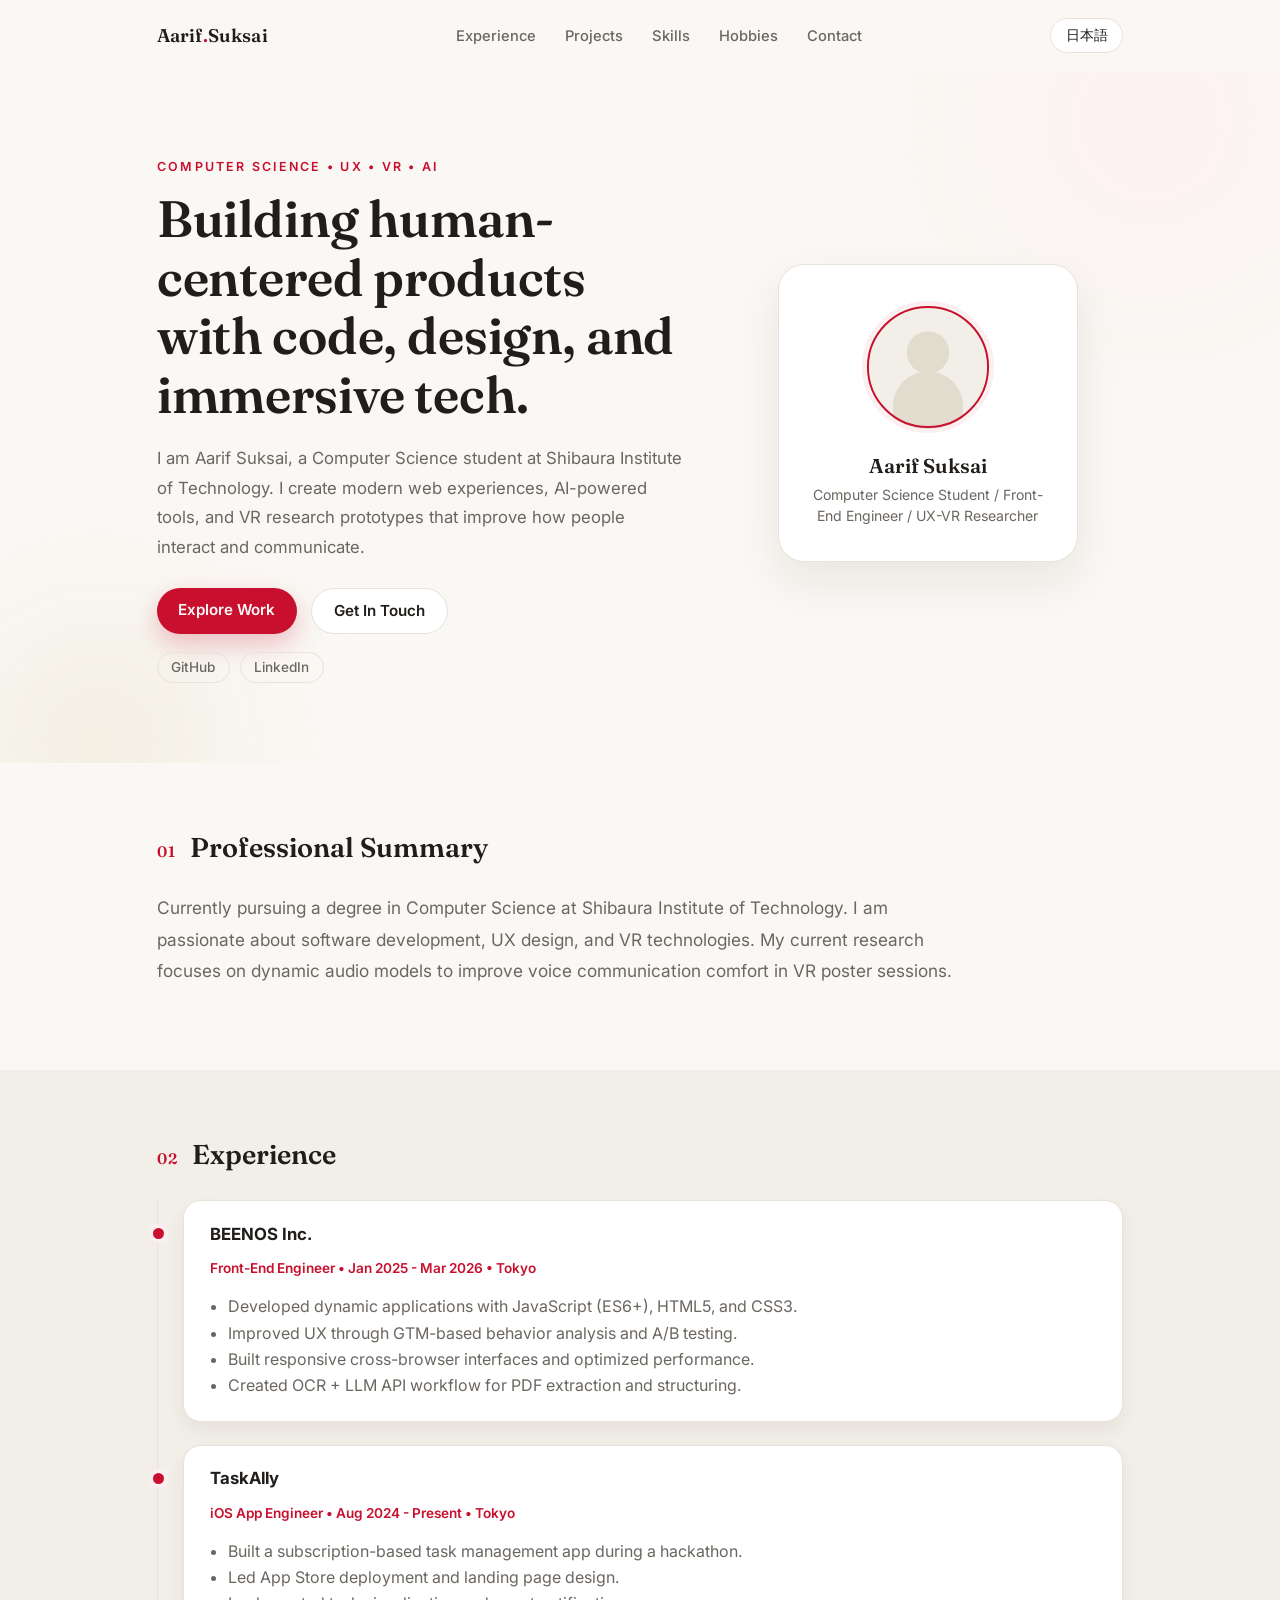
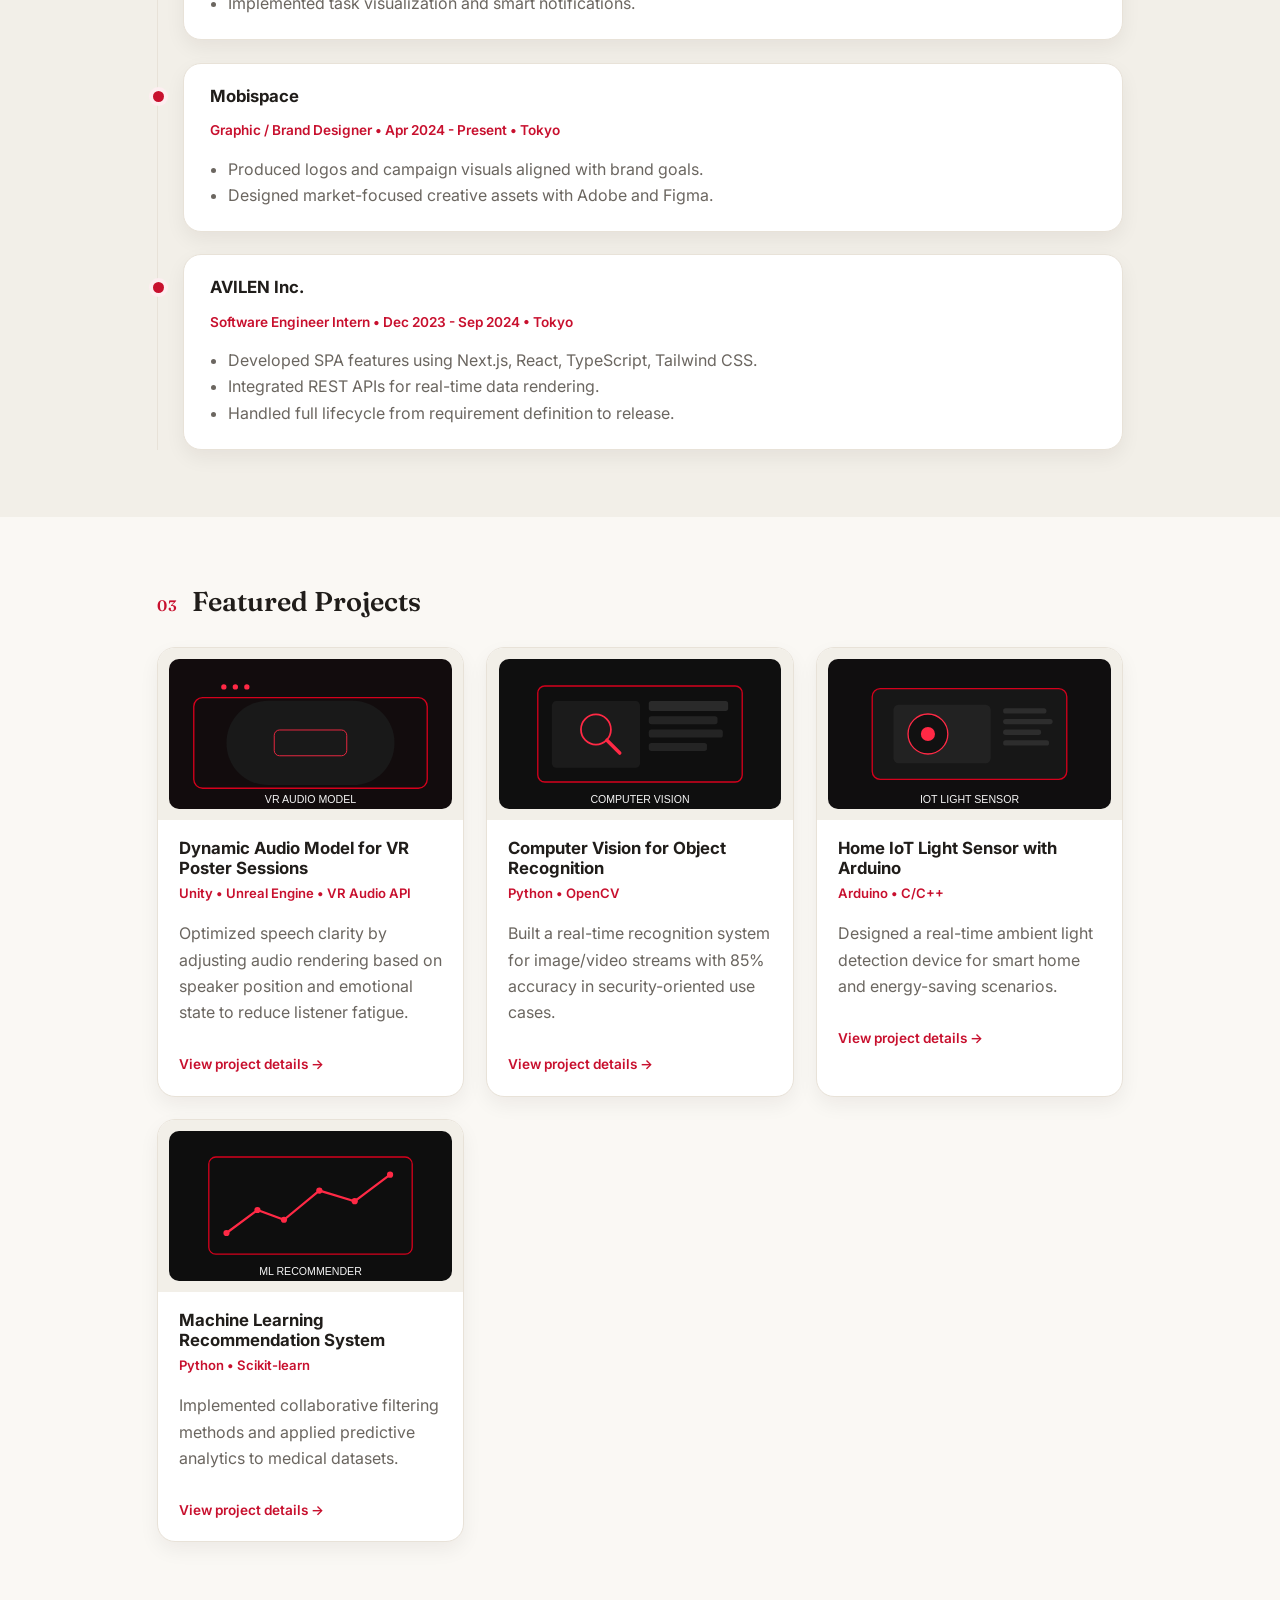
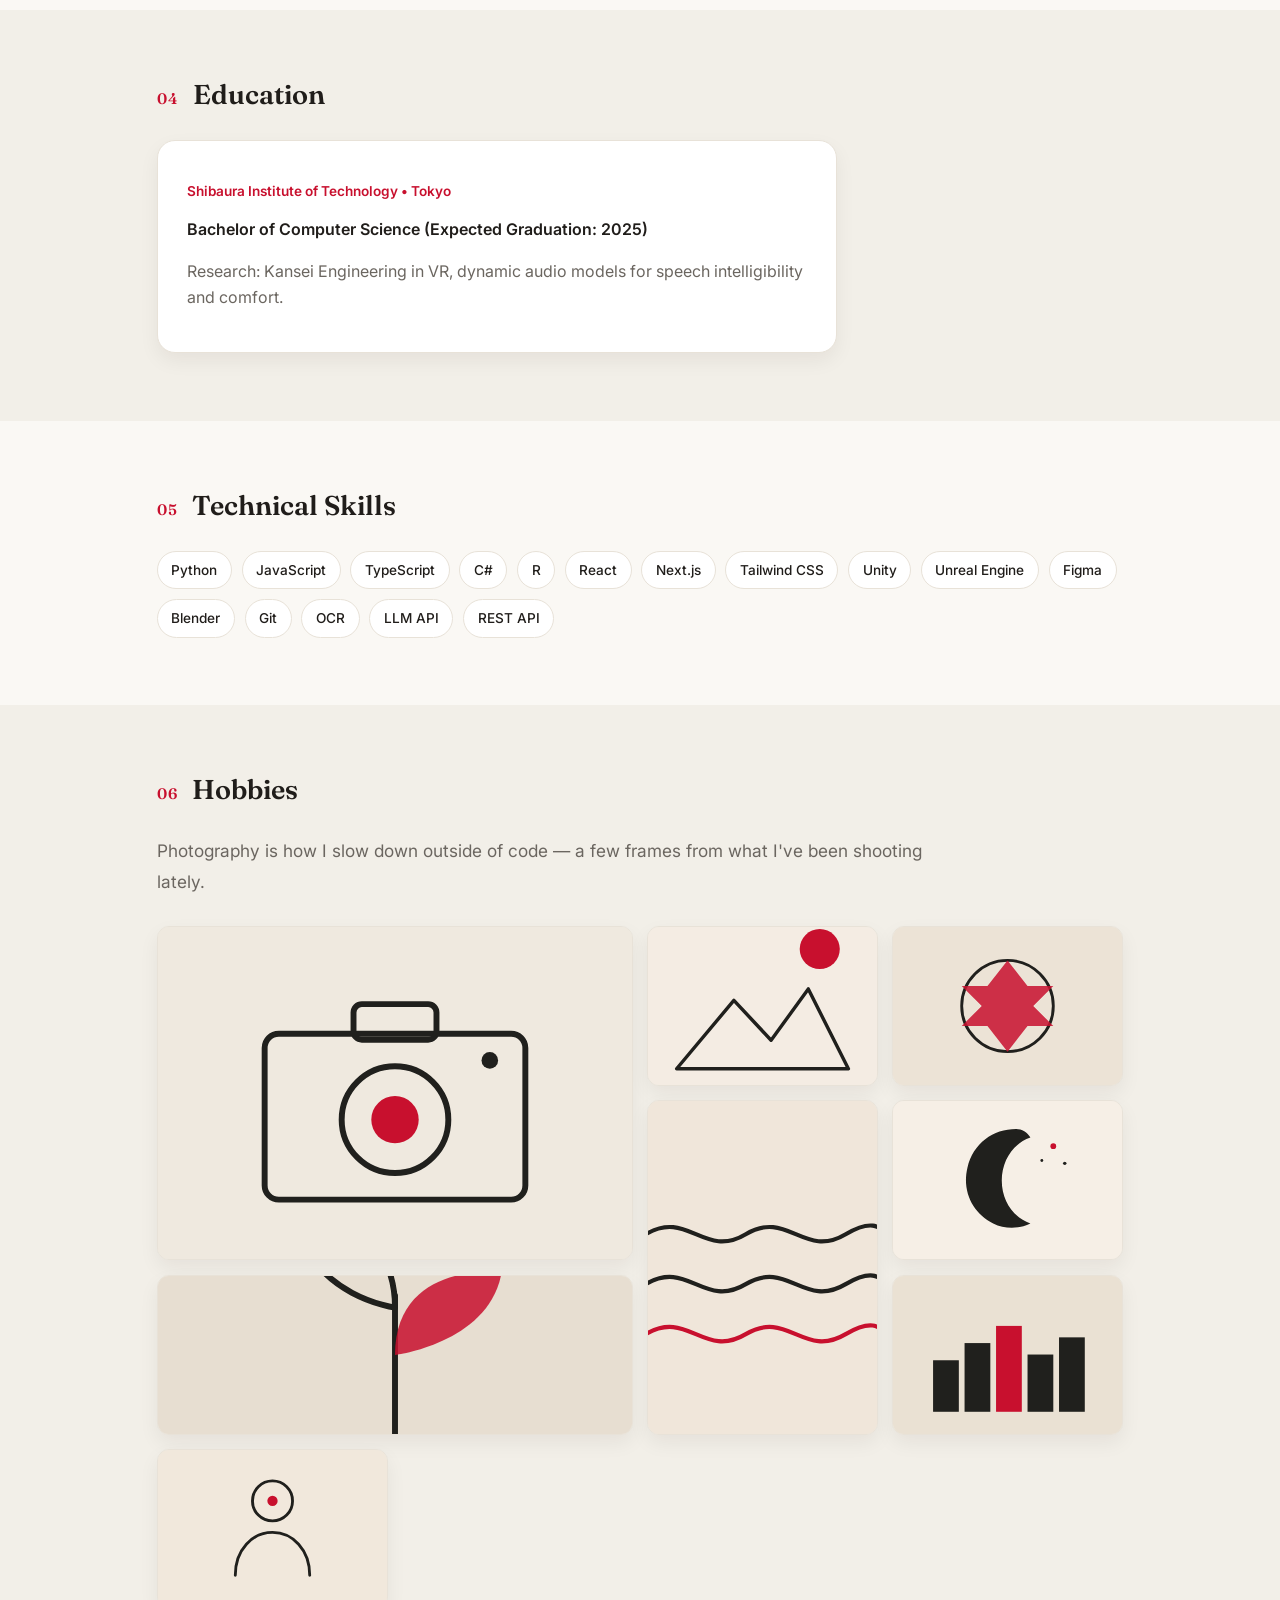
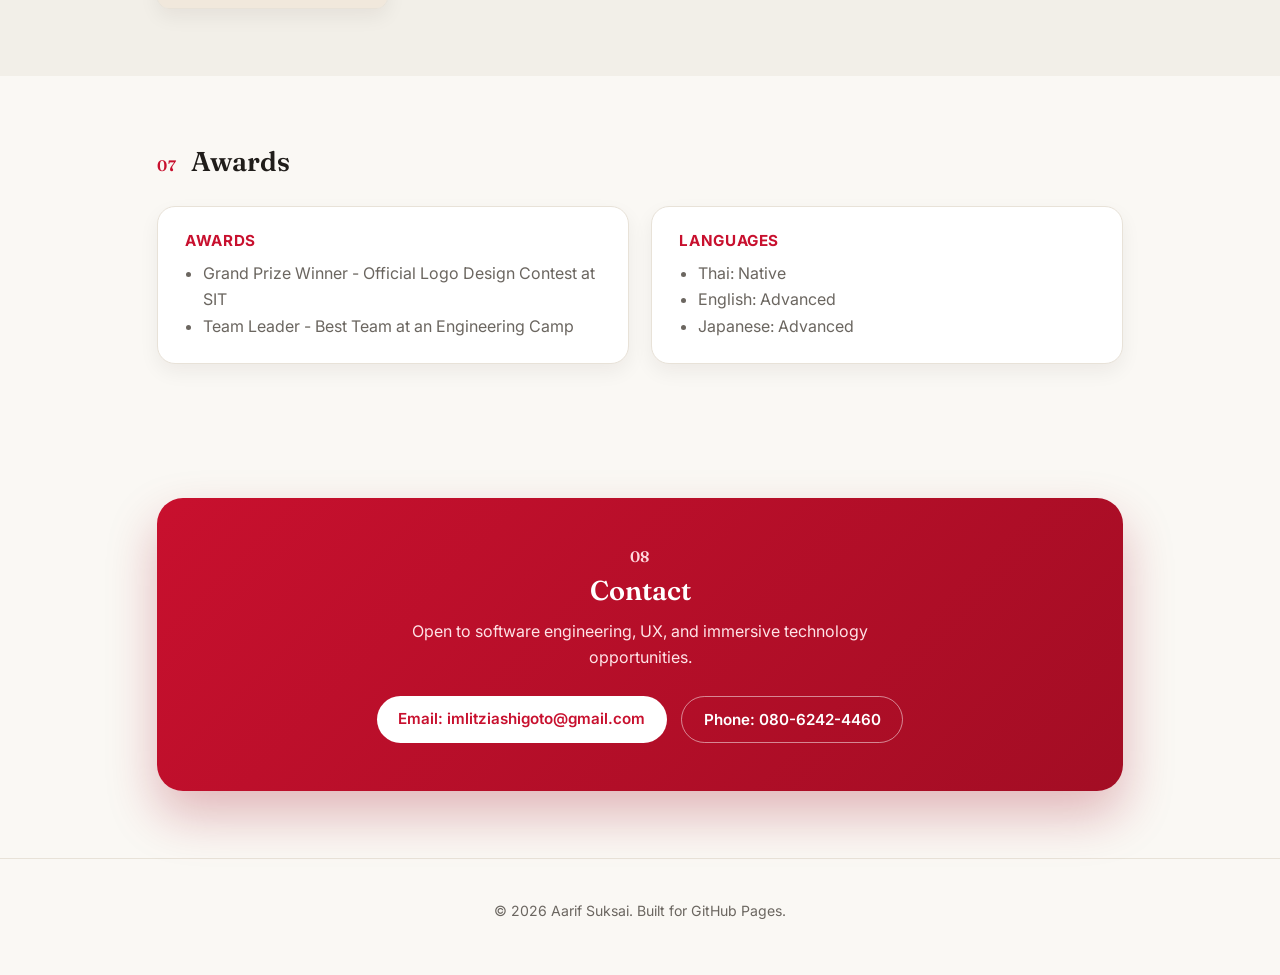
==== index.html @ 39a8780c "added hobbies" ====
<!DOCTYPE html>
<html lang="en">
  <head>
    <meta charset="UTF-8" />
    <meta name="viewport" content="width=device-width, initial-scale=1.0" />
    <title>Aarif Suksai | Portfolio</title>
    <meta
      name="description"
      content="Portfolio of Aarif Suksai - Computer Science student, front-end engineer, and VR/AI builder."
    />
    <link rel="preconnect" href="https://fonts.googleapis.com" />
    <link rel="preconnect" href="https://fonts.gstatic.com" crossorigin />
    <link
      href="https://fonts.googleapis.com/css2?family=Fraunces:opsz,wght@9..144,500;9..144,600;9..144,700&family=Inter:wght@400;500;600;700;800&display=swap"
      rel="stylesheet"
    />
    <link rel="stylesheet" href="./styles.css" />
  </head>
  <body>
    <header class="site-header" id="siteHeader">
      <nav class="top-nav container">
        <a class="brand" href="index.html">Aarif<span>.</span>Suksai</a>
        <div class="nav-links">
          <a href="#experience" data-i18n="nav_experience">Experience</a>
          <a href="#projects" data-i18n="nav_projects">Projects</a>
          <a href="#skills" data-i18n="nav_skills">Skills</a>
          <a href="#hobbies" data-i18n="nav_hobbies">Hobbies</a>
          <a href="#contact" data-i18n="nav_contact">Contact</a>
        </div>
        <button class="lang-toggle" id="langToggle" type="button" aria-label="Toggle language">
          日本語
        </button>
      </nav>
    </header>

    <section class="hero">
      <div class="hero-blob hero-blob-a" aria-hidden="true"></div>
      <div class="hero-blob hero-blob-b" aria-hidden="true"></div>
      <div class="hero-grid container">
        <div class="hero-text reveal">
          <p class="tag" data-i18n="tagline">Computer Science • UX • VR • AI</p>
          <h1 data-i18n="hero_title">Building human-centered products with code, design, and immersive tech.</h1>
          <p class="intro" data-i18n="hero_intro">
            I am Aarif Suksai, a Computer Science student at Shibaura Institute of
            Technology. I create modern web experiences, AI-powered tools, and VR
            research prototypes that improve how people interact and communicate.
          </p>
          <div class="hero-cta">
            <a class="btn btn-primary" href="#projects" data-i18n="hero_cta_work">Explore Work</a>
            <a class="btn btn-ghost" href="#contact" data-i18n="hero_cta_contact">Get In Touch</a>
          </div>
          <div class="social-links">
            <a id="githubLink" href="https://github.com/" target="_blank" rel="noopener noreferrer">GitHub</a>
            <a id="linkedinLink" href="https://www.linkedin.com/" target="_blank" rel="noopener noreferrer">LinkedIn</a>
          </div>
        </div>

        <div class="hero-visual reveal">
          <div class="profile-card">
            <img class="profile-image" src="./assets/profile-placeholder.svg" alt="Aarif Suksai profile photo" />
            <h2>Aarif Suksai</h2>
            <p data-i18n="profile_role">Computer Science Student / Front-End Engineer / UX-VR Researcher</p>
          </div>
        </div>
      </div>
    </section>

    <main>
      <section class="section" id="summary">
        <div class="container">
          <div class="section-head reveal">
            <span class="eyebrow">01</span>
            <h2 data-i18n="summary_title">Professional Summary</h2>
          </div>
          <p class="lead reveal" data-i18n="summary_body">
            Currently pursuing a degree in Computer Science at Shibaura Institute of
            Technology. I am passionate about software development, UX design, and VR
            technologies. My current research focuses on dynamic audio models to improve
            voice communication comfort in VR poster sessions.
          </p>
        </div>
      </section>

      <section class="section alt" id="experience">
        <div class="container">
          <div class="section-head reveal">
            <span class="eyebrow">02</span>
            <h2 data-i18n="nav_experience">Experience</h2>
          </div>

          <div class="timeline">
            <article class="timeline-item reveal">
              <h3>BEENOS Inc.</h3>
              <p class="meta" data-i18n="beenos_meta">Front-End Engineer • Jan 2025 – Mar 2026 • Tokyo</p>
              <ul>
                <li data-i18n="beenos_1">Developed dynamic applications with JavaScript (ES6+), HTML5, and CSS3.</li>
                <li data-i18n="beenos_2">Improved UX through GTM-based behavior analysis and A/B testing.</li>
                <li data-i18n="beenos_3">Built responsive cross-browser interfaces and optimized performance.</li>
                <li data-i18n="beenos_4">Created OCR + LLM API workflow for PDF extraction and structuring.</li>
              </ul>
            </article>

            <article class="timeline-item reveal">
              <h3>TaskAlly</h3>
              <p class="meta" data-i18n="taskally_meta">iOS App Engineer • Aug 2024 – Present • Tokyo</p>
              <ul>
                <li data-i18n="taskally_1">Built a subscription-based task management app during a hackathon.</li>
                <li data-i18n="taskally_2">Led App Store deployment and landing page design.</li>
                <li data-i18n="taskally_3">Implemented task visualization and smart notifications.</li>
              </ul>
            </article>

            <article class="timeline-item reveal">
              <h3>Mobispace</h3>
              <p class="meta" data-i18n="mobispace_meta">Graphic / Brand Designer • Apr 2024 – Present • Tokyo</p>
              <ul>
                <li data-i18n="mobispace_1">Produced logos and campaign visuals aligned with brand goals.</li>
                <li data-i18n="mobispace_2">Designed market-focused creative assets with Adobe and Figma.</li>
              </ul>
            </article>

            <article class="timeline-item reveal">
              <h3>AVILEN Inc.</h3>
              <p class="meta" data-i18n="avilen_meta">Software Engineer Intern • Dec 2023 – Sep 2024 • Tokyo</p>
              <ul>
                <li data-i18n="avilen_1">Developed SPA features using Next.js, React, TypeScript, Tailwind CSS.</li>
                <li data-i18n="avilen_2">Integrated REST APIs for real-time data rendering.</li>
                <li data-i18n="avilen_3">Handled full lifecycle from requirement definition to release.</li>
              </ul>
            </article>
          </div>
        </div>
      </section>

      <section class="section" id="projects">
        <div class="container">
          <div class="section-head reveal">
            <span class="eyebrow">03</span>
            <h2 data-i18n="projects_title">Featured Projects</h2>
          </div>
          <div class="project-grid">
            <a class="project-card reveal" href="project.html?id=vr-audio-model">
              <div class="project-thumb">
                <img src="./assets/project-vr.svg" alt="VR audio model project thumbnail" />
              </div>
              <div class="project-body">
                <h3>Dynamic Audio Model for VR Poster Sessions</h3>
                <p class="stack">Unity • Unreal Engine • VR Audio API</p>
                <p data-i18n="project_1_body">
                  Optimized speech clarity by adjusting audio rendering based on speaker
                  position and emotional state to reduce listener fatigue.
                </p>
                <span class="project-link-label" data-i18n="project_view_details">View project details →</span>
              </div>
            </a>
            <a class="project-card reveal" href="project.html?id=computer-vision">
              <div class="project-thumb">
                <img src="./assets/project-vision.svg" alt="Computer vision project thumbnail" />
              </div>
              <div class="project-body">
                <h3>Computer Vision for Object Recognition</h3>
                <p class="stack">Python • OpenCV</p>
                <p data-i18n="project_2_body">
                  Built a real-time recognition system for image/video streams with 85%
                  accuracy in security-oriented use cases.
                </p>
                <span class="project-link-label" data-i18n="project_view_details">View project details →</span>
              </div>
            </a>
            <a class="project-card reveal" href="project.html?id=iot-light-sensor">
              <div class="project-thumb">
                <img src="./assets/project-iot.svg" alt="IoT light sensor project thumbnail" />
              </div>
              <div class="project-body">
                <h3>Home IoT Light Sensor with Arduino</h3>
                <p class="stack">Arduino • C/C++</p>
                <p data-i18n="project_3_body">
                  Designed a real-time ambient light detection device for smart home and
                  energy-saving scenarios.
                </p>
                <span class="project-link-label" data-i18n="project_view_details">View project details →</span>
              </div>
            </a>
            <a class="project-card reveal" href="project.html?id=ml-recommendation">
              <div class="project-thumb">
                <img src="./assets/project-ml.svg" alt="Machine learning recommendation project thumbnail" />
              </div>
              <div class="project-body">
                <h3>Machine Learning Recommendation System</h3>
                <p class="stack">Python • Scikit-learn</p>
                <p data-i18n="project_4_body">
                  Implemented collaborative filtering methods and applied predictive
                  analytics to medical datasets.
                </p>
                <span class="project-link-label" data-i18n="project_view_details">View project details →</span>
              </div>
            </a>
          </div>
        </div>
      </section>

      <section class="section alt" id="education">
        <div class="container">
          <div class="section-head reveal">
            <span class="eyebrow">04</span>
            <h2 data-i18n="education_title">Education</h2>
          </div>
          <div class="edu-card reveal">
            <p class="meta" data-i18n="education_school">Shibaura Institute of Technology • Tokyo</p>
            <p class="edu-degree" data-i18n="education_degree">Bachelor of Computer Science (Expected Graduation: 2025)</p>
            <p class="small" data-i18n="education_research">
              Research: Kansei Engineering in VR, dynamic audio models for speech
              intelligibility and comfort.
            </p>
          </div>
        </div>
      </section>

      <section class="section" id="skills">
        <div class="container">
          <div class="section-head reveal">
            <span class="eyebrow">05</span>
            <h2 data-i18n="skills_title">Technical Skills</h2>
          </div>
          <ul class="chips reveal">
            <li>Python</li>
            <li>JavaScript</li>
            <li>TypeScript</li>
            <li>C#</li>
            <li>R</li>
            <li>React</li>
            <li>Next.js</li>
            <li>Tailwind CSS</li>
            <li>Unity</li>
            <li>Unreal Engine</li>
            <li>Figma</li>
            <li>Blender</li>
            <li>Git</li>
            <li>OCR</li>
            <li>LLM API</li>
            <li>REST API</li>
          </ul>
        </div>
      </section>

      <section class="section alt" id="hobbies">
        <div class="container">
          <div class="section-head reveal">
            <span class="eyebrow">06</span>
            <h2 data-i18n="hobbies_title">Hobbies</h2>
          </div>
          <p class="lead reveal" data-i18n="hobbies_intro">
            Photography is how I slow down outside of code — a few frames from what I've
            been shooting lately.
          </p>
          <div class="hobbies-grid">
            <button class="hobby-item span-2-both reveal" type="button" aria-label="Open photo 1">
              <img src="./assets/hobbies/photo-1.svg" alt="Photography sample 1" loading="lazy" />
            </button>
            <button class="hobby-item reveal" type="button" aria-label="Open photo 2">
              <img src="./assets/hobbies/photo-2.svg" alt="Photography sample 2" loading="lazy" />
            </button>
            <button class="hobby-item reveal" type="button" aria-label="Open photo 3">
              <img src="./assets/hobbies/photo-3.svg" alt="Photography sample 3" loading="lazy" />
            </button>
            <button class="hobby-item span-2-row reveal" type="button" aria-label="Open photo 4">
              <img src="./assets/hobbies/photo-4.svg" alt="Photography sample 4" loading="lazy" />
            </button>
            <button class="hobby-item span-2-col reveal" type="button" aria-label="Open photo 5">
              <img src="./assets/hobbies/photo-5.svg" alt="Photography sample 5" loading="lazy" />
            </button>
            <button class="hobby-item reveal" type="button" aria-label="Open photo 6">
              <img src="./assets/hobbies/photo-6.svg" alt="Photography sample 6" loading="lazy" />
            </button>
            <button class="hobby-item reveal" type="button" aria-label="Open photo 7">
              <img src="./assets/hobbies/photo-7.svg" alt="Photography sample 7" loading="lazy" />
            </button>
            <button class="hobby-item reveal" type="button" aria-label="Open photo 8">
              <img src="./assets/hobbies/photo-8.svg" alt="Photography sample 8" loading="lazy" />
            </button>
          </div>
        </div>
      </section>

      <section class="section">
        <div class="container">
          <div class="section-head reveal">
            <span class="eyebrow">07</span>
            <h2 data-i18n="awards_title">Awards &amp; Languages</h2>
          </div>
          <div class="two-col">
            <div class="info-card reveal">
              <h3 data-i18n="awards_title">Awards</h3>
              <ul>
                <li data-i18n="awards_1">Grand Prize Winner - Official Logo Design Contest at SIT</li>
                <li data-i18n="awards_2">Team Leader - Best Team at an Engineering Camp</li>
              </ul>
            </div>
            <div class="info-card reveal">
              <h3 data-i18n="languages_title">Languages</h3>
              <ul>
                <li data-i18n="languages_1">Thai: Native</li>
                <li data-i18n="languages_2">English: Advanced</li>
                <li data-i18n="languages_3">Japanese: Advanced</li>
              </ul>
            </div>
          </div>
        </div>
      </section>

      <section class="section" id="contact">
        <div class="container">
          <div class="contact-card reveal">
            <span class="eyebrow">08</span>
            <h2 data-i18n="contact_title">Contact</h2>
            <p data-i18n="contact_text">Open to software engineering, UX, and immersive technology opportunities.</p>
            <div class="contact-links">
              <a class="btn btn-primary" href="mailto:imlitziashigoto@gmail.com">
                <span data-i18n="contact_email">Email</span>: imlitziashigoto@gmail.com
              </a>
              <a class="btn btn-ghost" href="tel:+818062424460">
                <span data-i18n="contact_phone">Phone</span>: 080-6242-4460
              </a>
            </div>
          </div>
        </div>
      </section>
    </main>

    <footer class="footer">
      <p><span data-i18n="footer_text">©</span> <span id="year"></span> Aarif Suksai. <span data-i18n="footer_built">Built for GitHub Pages.</span></p>
    </footer>

    <div class="lightbox" id="lightbox" aria-hidden="true">
      <button class="lightbox-close" id="lightboxClose" type="button" aria-label="Close">×</button>
      <img id="lightboxImage" src="" alt="" />
    </div>

    <script src="./script.js"></script>
  </body>
</html>
---- styles.css ----
:root {
  --bg: #faf8f4;
  --surface: #ffffff;
  --surface-alt: #f2efe8;
  --text: #201d1a;
  --muted: #6b6660;
  --accent: #c8102e;
  --accent-soft: #ff4d5e;
  --accent-tint: #fdeef0;
  --line: #e8e2d8;
  --shadow: 0 20px 45px rgba(32, 20, 15, 0.08);
  --shadow-sm: 0 8px 20px rgba(32, 20, 15, 0.06);
  --radius-lg: 26px;
  --radius-md: 18px;
  --radius-sm: 12px;
}

* {
  box-sizing: border-box;
}

html {
  scroll-behavior: smooth;
}

html,
body {
  margin: 0;
  padding: 0;
  font-family: "Inter", sans-serif;
  background: var(--bg);
  color: var(--text);
}

a {
  color: var(--text);
  text-decoration: none;
}

h1,
h2,
.brand,
.eyebrow {
  font-family: "Fraunces", serif;
}

.container {
  max-width: 1120px;
  margin: 0 auto;
  padding: 0 6vw;
}

/* ---------- Header ---------- */

.site-header {
  position: sticky;
  top: 0;
  z-index: 50;
  background: rgba(250, 248, 244, 0.82);
  backdrop-filter: blur(10px);
  border-bottom: 1px solid transparent;
  transition: border-color 0.25s ease, box-shadow 0.25s ease;
}

.site-header.scrolled {
  border-color: var(--line);
  box-shadow: 0 8px 24px rgba(32, 20, 15, 0.05);
}

.top-nav {
  display: flex;
  justify-content: space-between;
  align-items: center;
  padding: 1.15rem 6vw;
}

.brand {
  margin: 0;
  font-weight: 600;
  font-size: 1.15rem;
  letter-spacing: 0.01rem;
  color: var(--text);
}

.brand span {
  color: var(--accent);
}

.nav-links {
  display: flex;
  gap: 1.8rem;
}

.nav-links a {
  color: var(--muted);
  font-size: 0.92rem;
  font-weight: 500;
  position: relative;
}

.nav-links a::after {
  content: "";
  position: absolute;
  left: 0;
  bottom: -4px;
  width: 0;
  height: 1px;
  background: var(--accent);
  transition: width 0.2s ease;
}

.nav-links a:hover {
  color: var(--text);
}

.nav-links a:hover::after {
  width: 100%;
}

.lang-toggle {
  border: 1px solid var(--line);
  background: var(--surface);
  color: var(--text);
  font-family: "Inter", sans-serif;
  font-size: 0.85rem;
  padding: 0.45rem 0.9rem;
  border-radius: 999px;
  cursor: pointer;
  transition: border-color 0.2s ease, color 0.2s ease;
}

.lang-toggle:hover {
  border-color: var(--accent);
  color: var(--accent);
}

/* ---------- Hero ---------- */

.hero {
  position: relative;
  overflow: hidden;
  padding: 4.5rem 0 5rem;
}

.hero-blob {
  position: absolute;
  border-radius: 50%;
  filter: blur(60px);
  z-index: 0;
  pointer-events: none;
}

.hero-blob-a {
  width: 420px;
  height: 420px;
  background: radial-gradient(circle, var(--accent-tint) 0%, rgba(253, 238, 240, 0) 70%);
  top: -160px;
  right: -80px;
}

.hero-blob-b {
  width: 320px;
  height: 320px;
  background: radial-gradient(circle, #efe9d8 0%, rgba(239, 233, 216, 0) 70%);
  bottom: -140px;
  left: -60px;
}

.hero-grid {
  position: relative;
  z-index: 1;
  display: grid;
  grid-template-columns: 1.35fr 1fr;
  gap: 3rem;
  align-items: center;
}

.tag {
  color: var(--accent);
  text-transform: uppercase;
  font-size: 0.78rem;
  font-weight: 600;
  letter-spacing: 0.14rem;
}

h1 {
  margin: 0.6rem 0 1.2rem;
  font-weight: 600;
  font-size: clamp(2.1rem, 4vw, 3.4rem);
  line-height: 1.15;
  letter-spacing: -0.01rem;
}

.intro {
  color: var(--muted);
  font-size: 1.05rem;
  line-height: 1.75;
  max-width: 56ch;
}

.hero-cta {
  margin-top: 1.6rem;
  display: flex;
  gap: 0.9rem;
  flex-wrap: wrap;
}

.social-links {
  margin-top: 1.1rem;
  display: flex;
  gap: 0.6rem;
}

.social-links a {
  font-size: 0.85rem;
  font-weight: 500;
  border: 1px solid var(--line);
  border-radius: 999px;
  padding: 0.4rem 0.85rem;
  color: var(--muted);
  transition: all 0.2s ease;
}

.social-links a:hover {
  border-color: var(--accent);
  color: var(--accent);
}

.btn {
  display: inline-block;
  padding: 0.8rem 1.35rem;
  border-radius: 999px;
  font-weight: 600;
  font-size: 0.95rem;
  transition: all 0.2s ease;
}

.btn-primary {
  background: var(--accent);
  color: #fff8f7;
  box-shadow: 0 10px 24px rgba(200, 16, 46, 0.25);
}

.btn-primary:hover {
  background: var(--accent-soft);
  transform: translateY(-2px);
  box-shadow: 0 14px 28px rgba(200, 16, 46, 0.3);
}

.btn-ghost {
  border: 1px solid var(--line);
  color: var(--text);
  background: var(--surface);
}

.btn-ghost:hover {
  border-color: var(--accent);
  color: var(--accent);
  transform: translateY(-2px);
}

.hero-visual {
  display: flex;
  justify-content: center;
}

.profile-card {
  background: var(--surface);
  border: 1px solid var(--line);
  border-radius: var(--radius-lg);
  box-shadow: var(--shadow);
  padding: 2.2rem 1.8rem;
  text-align: center;
  max-width: 300px;
}

.profile-image {
  width: 132px;
  height: 132px;
  border-radius: 50%;
  object-fit: cover;
  margin-bottom: 1rem;
  border: 4px solid var(--accent-tint);
}

.profile-card h2 {
  margin: 0 0 0.4rem;
  font-size: 1.25rem;
}

.profile-card p {
  color: var(--muted);
  font-size: 0.88rem;
  line-height: 1.5;
  margin: 0;
}

/* ---------- Sections ---------- */

.section {
  padding: 4.2rem 0;
}

.section.alt {
  background: var(--surface-alt);
}

.section-head {
  display: flex;
  align-items: baseline;
  gap: 0.9rem;
  margin-bottom: 1.8rem;
}

.eyebrow {
  color: var(--accent);
  font-weight: 600;
  font-size: 0.95rem;
  letter-spacing: 0.05rem;
}

h2 {
  margin: 0;
  font-weight: 600;
  font-size: 1.7rem;
}

h3 {
  margin-top: 0;
  margin-bottom: 0.3rem;
  font-size: 1.05rem;
  font-weight: 700;
}

.lead {
  color: var(--muted);
  font-size: 1.08rem;
  line-height: 1.8;
  max-width: 74ch;
}

.meta {
  color: var(--accent);
  font-size: 0.85rem;
  font-weight: 600;
}

.small,
li,
p {
  color: var(--muted);
  line-height: 1.65;
}

ul {
  margin: 0.6rem 0 0;
  padding-left: 1.15rem;
}

/* ---------- Timeline ---------- */

.timeline {
  position: relative;
  display: flex;
  flex-direction: column;
  gap: 1.4rem;
  padding-left: 1.6rem;
  border-left: 1px solid var(--line);
}

.timeline-item {
  position: relative;
  background: var(--surface);
  border: 1px solid var(--line);
  border-radius: var(--radius-md);
  padding: 1.4rem 1.6rem;
  box-shadow: var(--shadow-sm);
  transition: transform 0.2s ease, box-shadow 0.2s ease, border-color 0.2s ease;
}

.timeline-item::before {
  content: "";
  position: absolute;
  left: -1.98rem;
  top: 1.7rem;
  width: 11px;
  height: 11px;
  border-radius: 50%;
  background: var(--accent);
  box-shadow: 0 0 0 4px var(--accent-tint);
}

.timeline-item:hover {
  transform: translateY(-3px);
  border-color: #e6b9c0;
  box-shadow: var(--shadow);
}

/* ---------- Projects ---------- */

.project-grid {
  display: grid;
  grid-template-columns: repeat(auto-fit, minmax(260px, 1fr));
  gap: 1.4rem;
}

.project-card {
  display: block;
  background: var(--surface);
  border: 1px solid var(--line);
  border-radius: var(--radius-md);
  overflow: hidden;
  box-shadow: var(--shadow-sm);
  transition: transform 0.2s ease, box-shadow 0.2s ease, border-color 0.2s ease;
}

.project-card:hover {
  transform: translateY(-4px);
  box-shadow: var(--shadow);
  border-color: #e6b9c0;
}

.project-link-label {
  display: inline-block;
  margin-top: 0.9rem;
  color: var(--accent);
  font-size: 0.85rem;
  font-weight: 600;
}

.project-thumb {
  padding: 0.7rem;
  background: var(--surface-alt);
}

.project-thumb img {
  width: 100%;
  height: 150px;
  object-fit: cover;
  border-radius: 10px;
  display: block;
}

.project-body {
  padding: 1.1rem 1.3rem 1.4rem;
}

.stack {
  color: var(--accent);
  font-size: 0.82rem;
  font-weight: 600;
  margin: 0 0 0.5rem;
}

/* ---------- Education ---------- */

.edu-card {
  background: var(--surface);
  border: 1px solid var(--line);
  border-radius: var(--radius-md);
  padding: 1.6rem 1.8rem;
  box-shadow: var(--shadow-sm);
  max-width: 68ch;
}

.edu-degree {
  color: var(--text);
  font-weight: 600;
  margin: 0.3rem 0;
}

/* ---------- Skills ---------- */

.chips {
  list-style: none;
  margin: 0;
  padding: 0;
  display: flex;
  flex-wrap: wrap;
  gap: 0.6rem;
}

.chips li {
  color: var(--text);
  background: var(--surface);
  border: 1px solid var(--line);
  padding: 0.45rem 0.85rem;
  border-radius: 999px;
  font-size: 0.85rem;
  font-weight: 500;
  transition: all 0.2s ease;
}

.chips li:hover {
  border-color: var(--accent);
  color: var(--accent);
  background: var(--accent-tint);
}

/* ---------- Hobbies (photo gallery) ---------- */

.hobbies-grid {
  margin-top: 1.8rem;
  display: grid;
  grid-template-columns: repeat(4, 1fr);
  grid-auto-rows: 160px;
  grid-auto-flow: dense;
  gap: 0.9rem;
}

.hobby-item {
  position: relative;
  padding: 0;
  border: 1px solid var(--line);
  border-radius: var(--radius-sm);
  overflow: hidden;
  cursor: pointer;
  background: var(--surface-alt);
  box-shadow: var(--shadow-sm);
  transition: transform 0.2s ease, box-shadow 0.2s ease;
}

.hobby-item:hover {
  transform: translateY(-3px);
  box-shadow: var(--shadow);
}

.hobby-item img {
  width: 100%;
  height: 100%;
  object-fit: cover;
  display: block;
  transition: transform 0.35s ease;
}

.hobby-item:hover img {
  transform: scale(1.06);
}

.hobby-item::after {
  content: "";
  position: absolute;
  inset: 0;
  background: rgba(32, 20, 15, 0);
  transition: background 0.2s ease;
}

.hobby-item:hover::after {
  background: rgba(32, 20, 15, 0.08);
}

.hobby-item.span-2-col {
  grid-column: span 2;
}

.hobby-item.span-2-row {
  grid-row: span 2;
}

.hobby-item.span-2-both {
  grid-column: span 2;
  grid-row: span 2;
}

/* ---------- Lightbox ---------- */

.lightbox {
  position: fixed;
  inset: 0;
  z-index: 200;
  display: flex;
  align-items: center;
  justify-content: center;
  padding: 5vh 5vw;
  background: rgba(20, 14, 10, 0.88);
  opacity: 0;
  visibility: hidden;
  transition: opacity 0.25s ease;
}

.lightbox.open {
  opacity: 1;
  visibility: visible;
}

.lightbox img {
  max-width: 100%;
  max-height: 100%;
  border-radius: var(--radius-sm);
  box-shadow: 0 30px 70px rgba(0, 0, 0, 0.5);
}

.lightbox-close {
  position: absolute;
  top: 1.6rem;
  right: 1.8rem;
  width: 44px;
  height: 44px;
  border-radius: 50%;
  border: 1px solid rgba(255, 255, 255, 0.3);
  background: rgba(255, 255, 255, 0.08);
  color: #fff;
  font-size: 1.6rem;
  line-height: 1;
  cursor: pointer;
  transition: background 0.2s ease, transform 0.2s ease;
}

.lightbox-close:hover {
  background: rgba(255, 255, 255, 0.18);
  transform: rotate(90deg);
}

/* ---------- Two column (awards / languages) ---------- */

.two-col {
  display: grid;
  grid-template-columns: repeat(2, 1fr);
  gap: 1.4rem;
}

.info-card {
  background: var(--surface);
  border: 1px solid var(--line);
  border-radius: var(--radius-md);
  padding: 1.5rem 1.7rem;
  box-shadow: var(--shadow-sm);
}

.info-card h3 {
  color: var(--accent);
  font-size: 0.95rem;
  text-transform: uppercase;
  letter-spacing: 0.04rem;
}

/* ---------- Contact ---------- */

.contact-card {
  background: linear-gradient(135deg, var(--accent) 0%, #a30d24 100%);
  color: #fff;
  border-radius: var(--radius-lg);
  padding: 3rem 3rem;
  text-align: center;
  box-shadow: 0 24px 50px rgba(163, 13, 36, 0.28);
}

.contact-card .eyebrow {
  color: #ffd7dd;
}

.contact-card h2 {
  color: #fff;
  margin: 0.4rem 0 0.7rem;
}

.contact-card p {
  color: #ffe3e7;
  max-width: 56ch;
  margin: 0 auto;
}

.contact-links {
  margin-top: 1.6rem;
  display: flex;
  gap: 0.9rem;
  justify-content: center;
  flex-wrap: wrap;
}

.contact-card .btn-primary {
  background: #fff;
  color: var(--accent);
  box-shadow: none;
}

.contact-card .btn-primary:hover {
  background: #fff0f1;
}

.contact-card .btn-ghost {
  border-color: rgba(255, 255, 255, 0.5);
  color: #fff;
  background: transparent;
}

.contact-card .btn-ghost:hover {
  border-color: #fff;
  color: #fff;
}

/* ---------- Project detail page ---------- */

.project-detail {
  padding: 3.2rem 0 4.5rem;
}

.back-link {
  display: inline-block;
  color: var(--accent);
  font-weight: 600;
  font-size: 0.92rem;
  margin-bottom: 1.6rem;
  transition: transform 0.2s ease;
}

.back-link:hover {
  transform: translateX(-3px);
}

.project-detail-head {
  max-width: 74ch;
}

.project-detail-head h1 {
  font-size: clamp(1.8rem, 3.4vw, 2.6rem);
  margin: 0.5rem 0 0.9rem;
}

.project-hero-image {
  margin: 2rem 0;
  background: var(--surface-alt);
  border: 1px solid var(--line);
  border-radius: var(--radius-lg);
  padding: 1rem;
  box-shadow: var(--shadow-sm);
}

.project-hero-image img {
  width: 100%;
  max-height: 420px;
  object-fit: contain;
  border-radius: 14px;
  display: block;
}

.project-content {
  max-width: 74ch;
  display: flex;
  flex-direction: column;
  gap: 1.1rem;
  font-size: 1.02rem;
}

.project-highlights {
  margin-top: 2.4rem;
  max-width: 74ch;
  background: var(--surface-alt);
  border: 1px solid var(--line);
  border-radius: var(--radius-md);
  padding: 1.6rem 1.8rem;
}

.project-highlights h2 {
  font-size: 1.2rem;
  margin-bottom: 0.6rem;
}

.project-highlights + .back-link {
  margin-top: 2.4rem;
  margin-bottom: 0;
}

/* ---------- Scroll arrival animation ---------- */

@keyframes scrollArrival {
  0% {
    box-shadow: inset 0 0 0 999px rgba(200, 16, 46, 0);
  }
  25% {
    box-shadow: inset 0 0 0 999px rgba(200, 16, 46, 0.07);
  }
  100% {
    box-shadow: inset 0 0 0 999px rgba(200, 16, 46, 0);
  }
}

.scroll-target-flash {
  animation: scrollArrival 1s ease-out;
}

/* ---------- Footer ---------- */

.footer {
  border-top: 1px solid var(--line);
  padding: 1.6rem 6vw 2.4rem;
  text-align: center;
  color: var(--muted);
  font-size: 0.88rem;
}

/* ---------- Scroll reveal ---------- */

.reveal {
  opacity: 0;
  transform: translateY(18px);
  transition: opacity 0.6s ease, transform 0.6s ease;
}

.reveal.in-view {
  opacity: 1;
  transform: translateY(0);
}

@media (prefers-reduced-motion: reduce) {
  .reveal {
    opacity: 1;
    transform: none;
    transition: none;
  }
}

/* ---------- Responsive ---------- */

@media (max-width: 900px) {
  .hero-grid {
    grid-template-columns: 1fr;
  }

  .hero-visual {
    order: -1;
  }

  .two-col {
    grid-template-columns: 1fr;
  }

  .hobbies-grid {
    grid-template-columns: repeat(2, 1fr);
    grid-auto-rows: 200px;
  }
}

@media (max-width: 700px) {
  .top-nav {
    flex-direction: column;
    gap: 0.9rem;
    padding: 1rem 6vw;
  }

  .nav-links {
    flex-wrap: wrap;
    justify-content: center;
    gap: 1rem;
  }

  .hero {
    padding: 2.6rem 0 3rem;
  }

  .section {
    padding: 3rem 0;
  }

  .contact-card {
    padding: 2.2rem 1.6rem;
  }

  .timeline {
    padding-left: 1.2rem;
  }

  .timeline-item::before {
    left: -1.58rem;
  }

  .hobbies-grid {
    grid-template-columns: repeat(2, 1fr);
    grid-auto-rows: 150px;
    gap: 0.6rem;
  }

  .hobby-item.span-2-both,
  .hobby-item.span-2-col {
    grid-column: span 2;
  }

  .hobby-item.span-2-row {
    grid-row: span 1;
  }
}
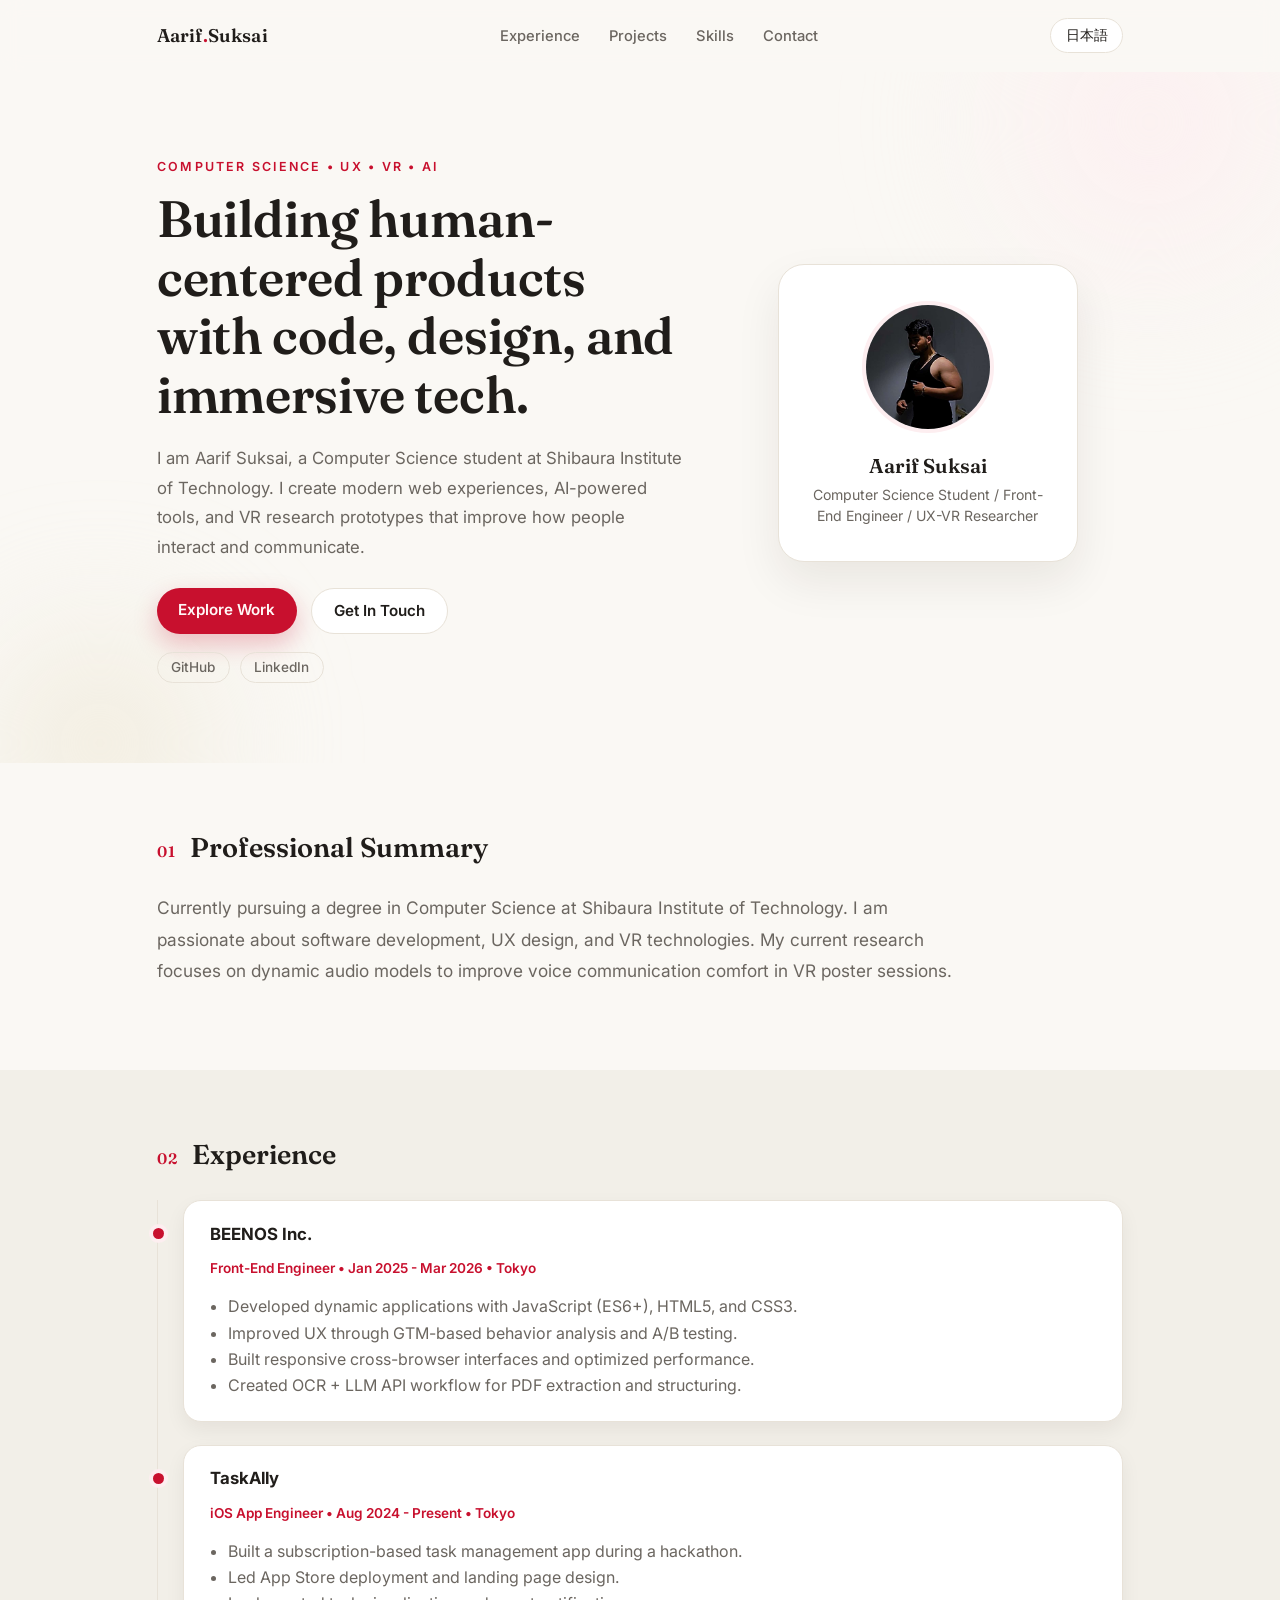
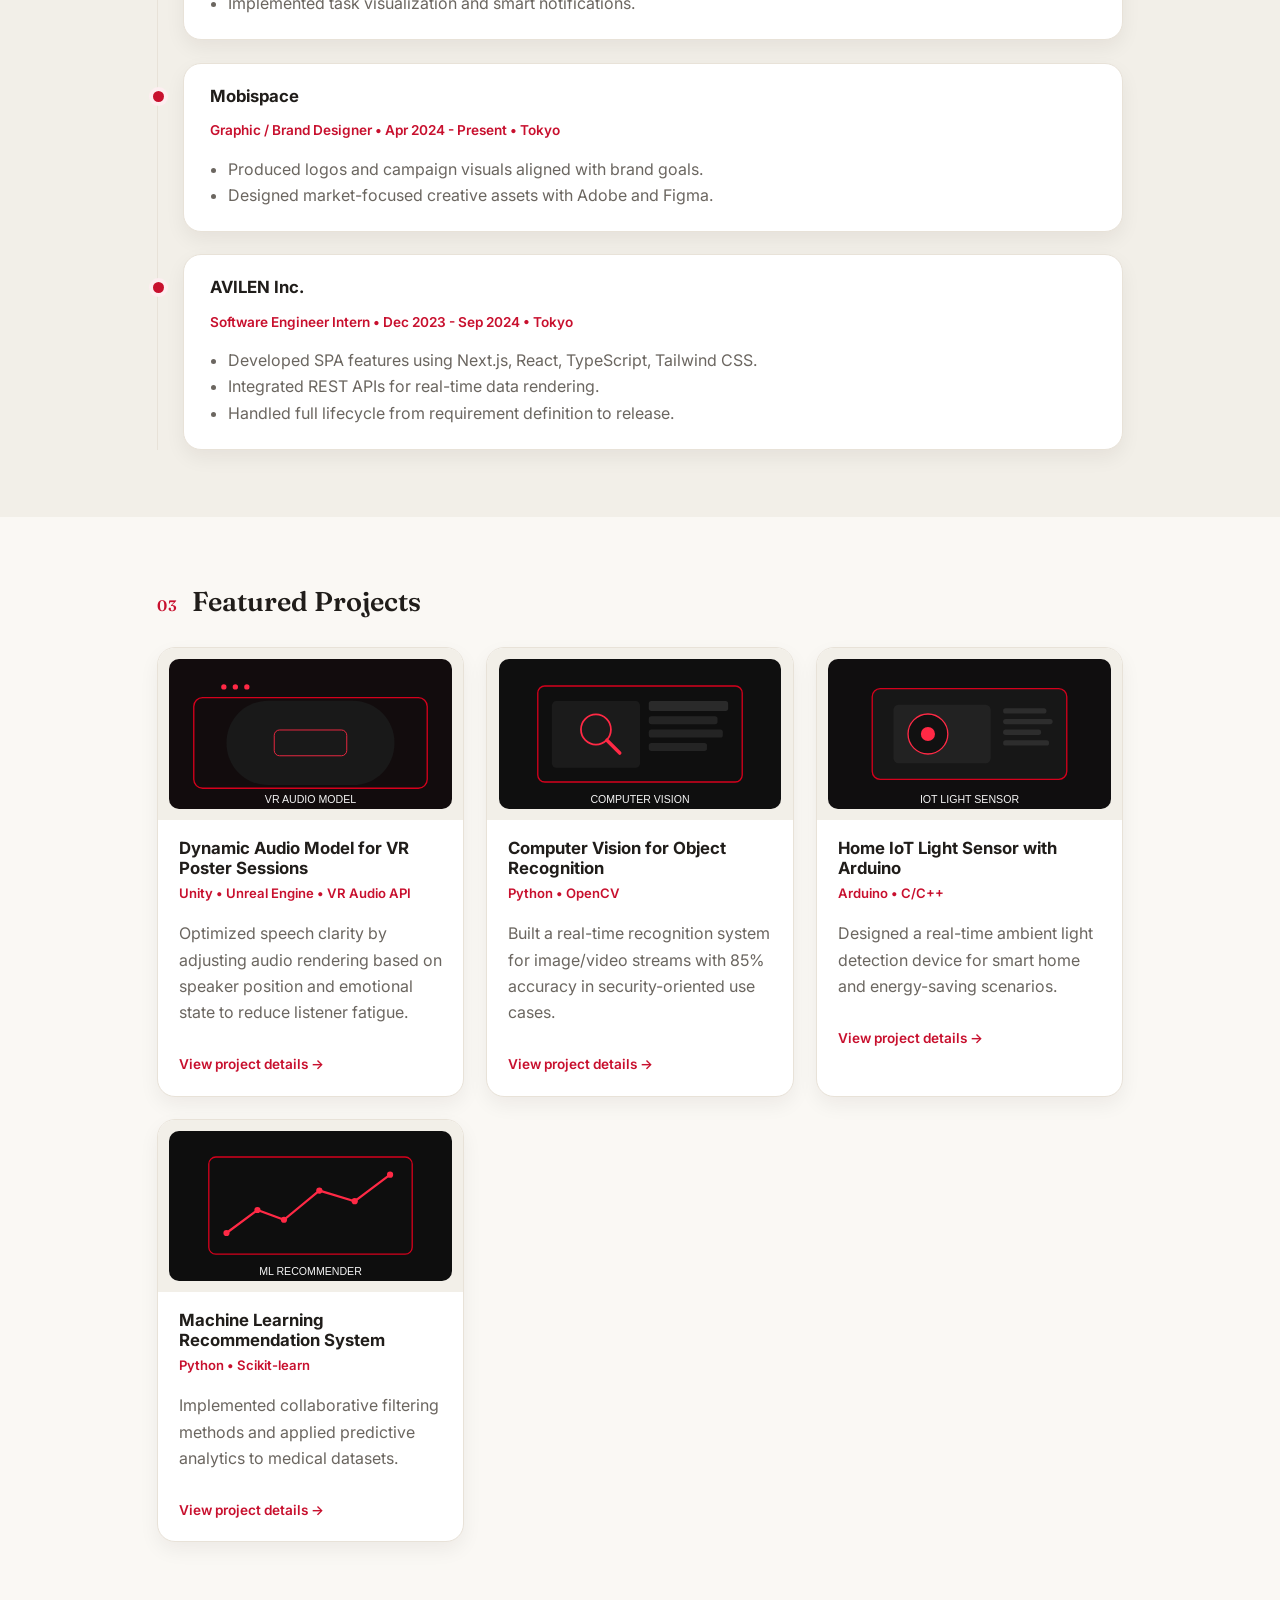
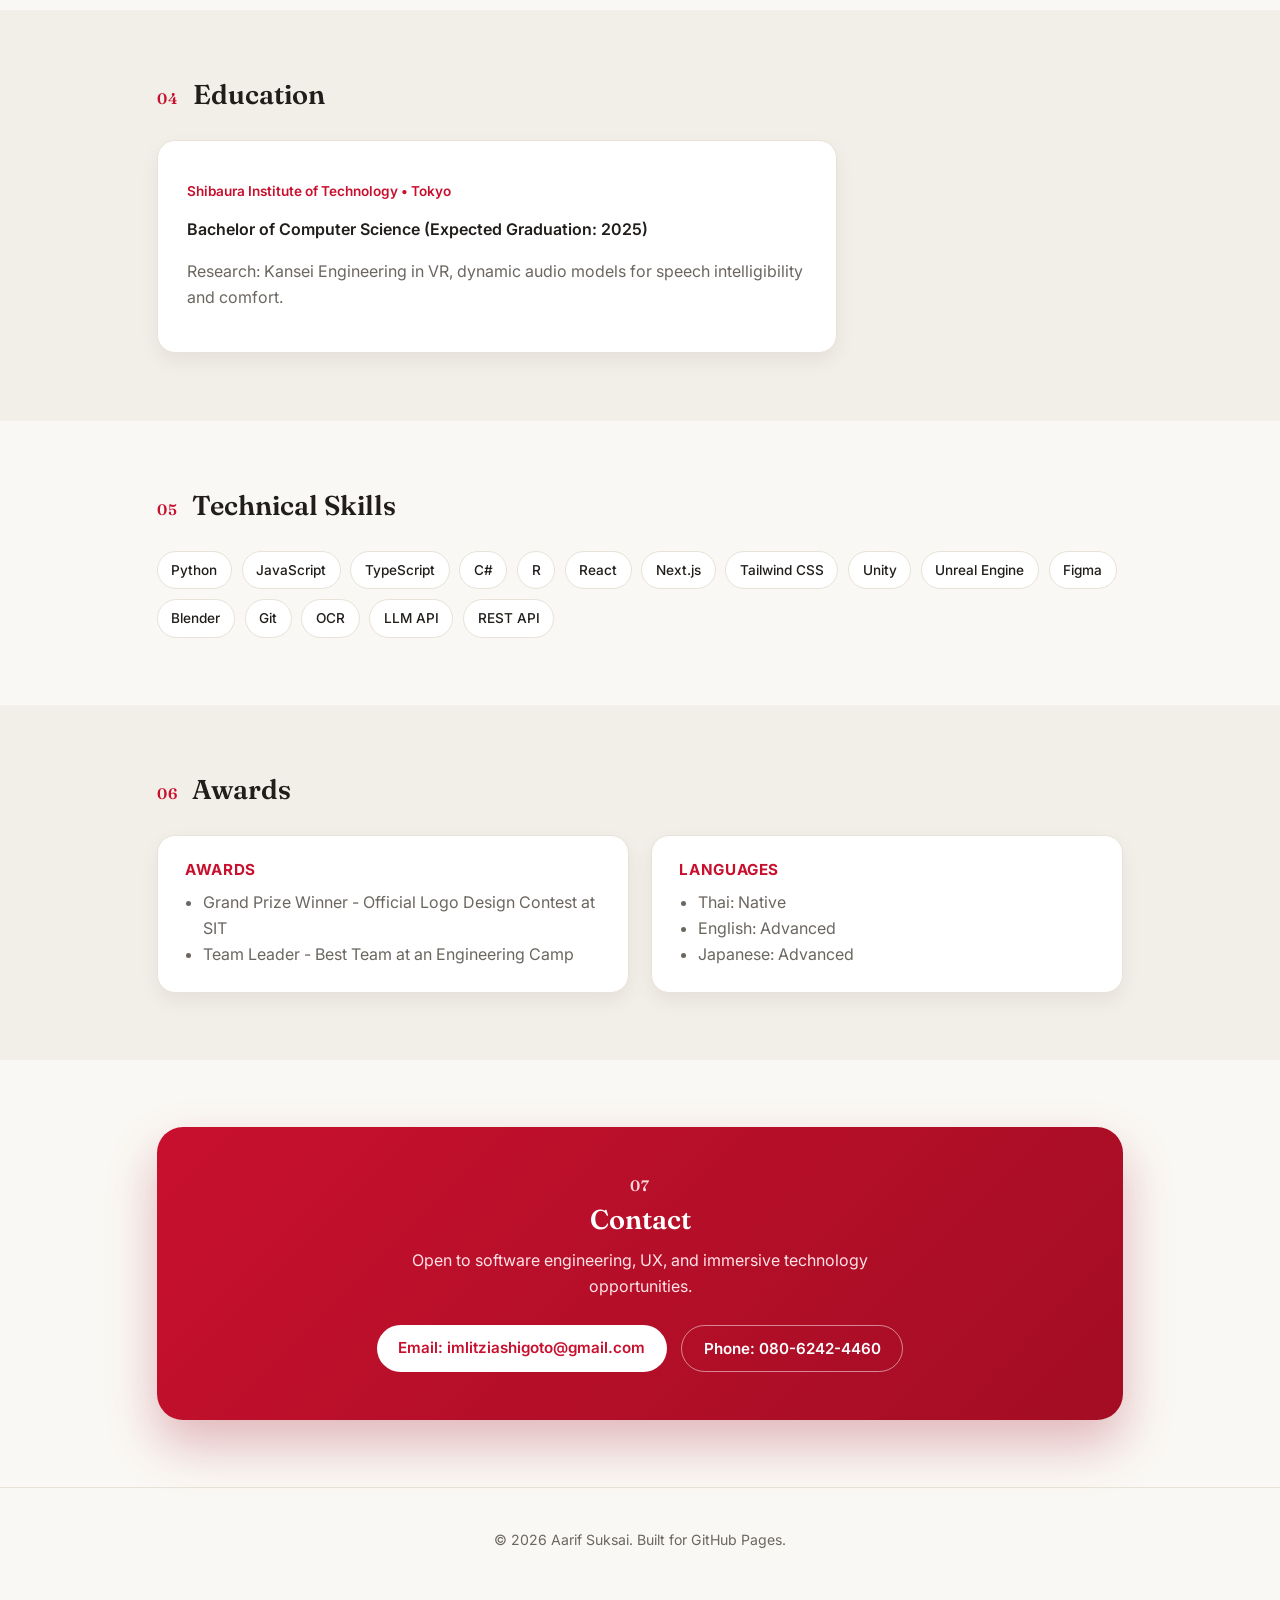
==== commit d7a141aa: "edit pics" ====
--- a/index.html
+++ b/index.html
@@ -24,7 +24,6 @@
           <a href="#experience" data-i18n="nav_experience">Experience</a>
           <a href="#projects" data-i18n="nav_projects">Projects</a>
           <a href="#skills" data-i18n="nav_skills">Skills</a>
-          <a href="#hobbies" data-i18n="nav_hobbies">Hobbies</a>
           <a href="#contact" data-i18n="nav_contact">Contact</a>
         </div>
         <button class="lang-toggle" id="langToggle" type="button" aria-label="Toggle language">
@@ -57,7 +56,7 @@
 
         <div class="hero-visual reveal">
           <div class="profile-card">
-            <img class="profile-image" src="./assets/profile-placeholder.svg" alt="Aarif Suksai profile photo" />
+            <img class="profile-image" src="./assets/profile-placeholder.jpg" alt="Aarif Suksai profile photo" />
             <h2>Aarif Suksai</h2>
             <p data-i18n="profile_role">Computer Science Student / Front-End Engineer / UX-VR Researcher</p>
           </div>
@@ -243,49 +242,10 @@
         </div>
       </section>
 
-      <section class="section alt" id="hobbies">
+      <section class="section alt">
         <div class="container">
           <div class="section-head reveal">
             <span class="eyebrow">06</span>
-            <h2 data-i18n="hobbies_title">Hobbies</h2>
-          </div>
-          <p class="lead reveal" data-i18n="hobbies_intro">
-            Photography is how I slow down outside of code — a few frames from what I've
-            been shooting lately.
-          </p>
-          <div class="hobbies-grid">
-            <button class="hobby-item span-2-both reveal" type="button" aria-label="Open photo 1">
-              <img src="./assets/hobbies/photo-1.svg" alt="Photography sample 1" loading="lazy" />
-            </button>
-            <button class="hobby-item reveal" type="button" aria-label="Open photo 2">
-              <img src="./assets/hobbies/photo-2.svg" alt="Photography sample 2" loading="lazy" />
-            </button>
-            <button class="hobby-item reveal" type="button" aria-label="Open photo 3">
-              <img src="./assets/hobbies/photo-3.svg" alt="Photography sample 3" loading="lazy" />
-            </button>
-            <button class="hobby-item span-2-row reveal" type="button" aria-label="Open photo 4">
-              <img src="./assets/hobbies/photo-4.svg" alt="Photography sample 4" loading="lazy" />
-            </button>
-            <button class="hobby-item span-2-col reveal" type="button" aria-label="Open photo 5">
-              <img src="./assets/hobbies/photo-5.svg" alt="Photography sample 5" loading="lazy" />
-            </button>
-            <button class="hobby-item reveal" type="button" aria-label="Open photo 6">
-              <img src="./assets/hobbies/photo-6.svg" alt="Photography sample 6" loading="lazy" />
-            </button>
-            <button class="hobby-item reveal" type="button" aria-label="Open photo 7">
-              <img src="./assets/hobbies/photo-7.svg" alt="Photography sample 7" loading="lazy" />
-            </button>
-            <button class="hobby-item reveal" type="button" aria-label="Open photo 8">
-              <img src="./assets/hobbies/photo-8.svg" alt="Photography sample 8" loading="lazy" />
-            </button>
-          </div>
-        </div>
-      </section>
-
-      <section class="section">
-        <div class="container">
-          <div class="section-head reveal">
-            <span class="eyebrow">07</span>
             <h2 data-i18n="awards_title">Awards &amp; Languages</h2>
           </div>
           <div class="two-col">
@@ -311,7 +271,7 @@
       <section class="section" id="contact">
         <div class="container">
           <div class="contact-card reveal">
-            <span class="eyebrow">08</span>
+            <span class="eyebrow">07</span>
             <h2 data-i18n="contact_title">Contact</h2>
             <p data-i18n="contact_text">Open to software engineering, UX, and immersive technology opportunities.</p>
             <div class="contact-links">
@@ -331,11 +291,6 @@
       <p><span data-i18n="footer_text">©</span> <span id="year"></span> Aarif Suksai. <span data-i18n="footer_built">Built for GitHub Pages.</span></p>
     </footer>
 
-    <div class="lightbox" id="lightbox" aria-hidden="true">
-      <button class="lightbox-close" id="lightboxClose" type="button" aria-label="Close">×</button>
-      <img id="lightboxImage" src="" alt="" />
-    </div>
-
     <script src="./script.js"></script>
   </body>
 </html>
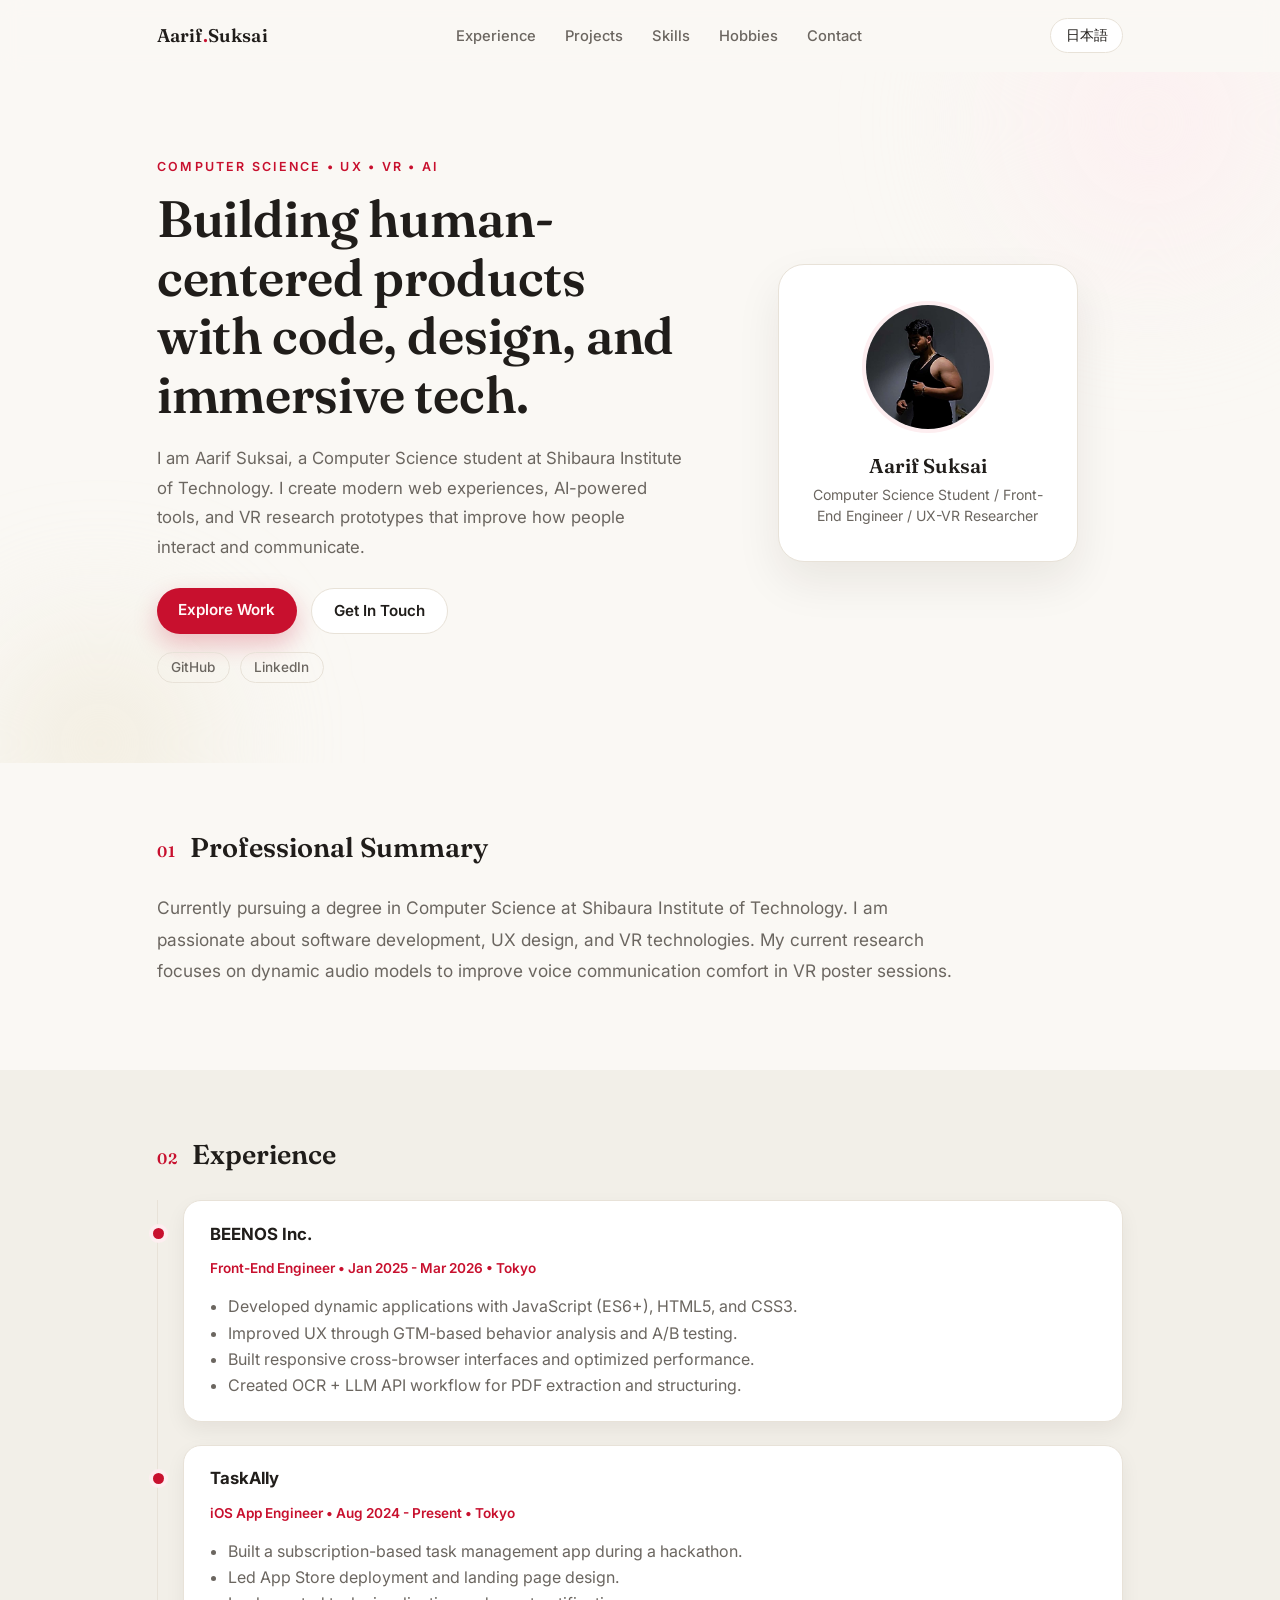
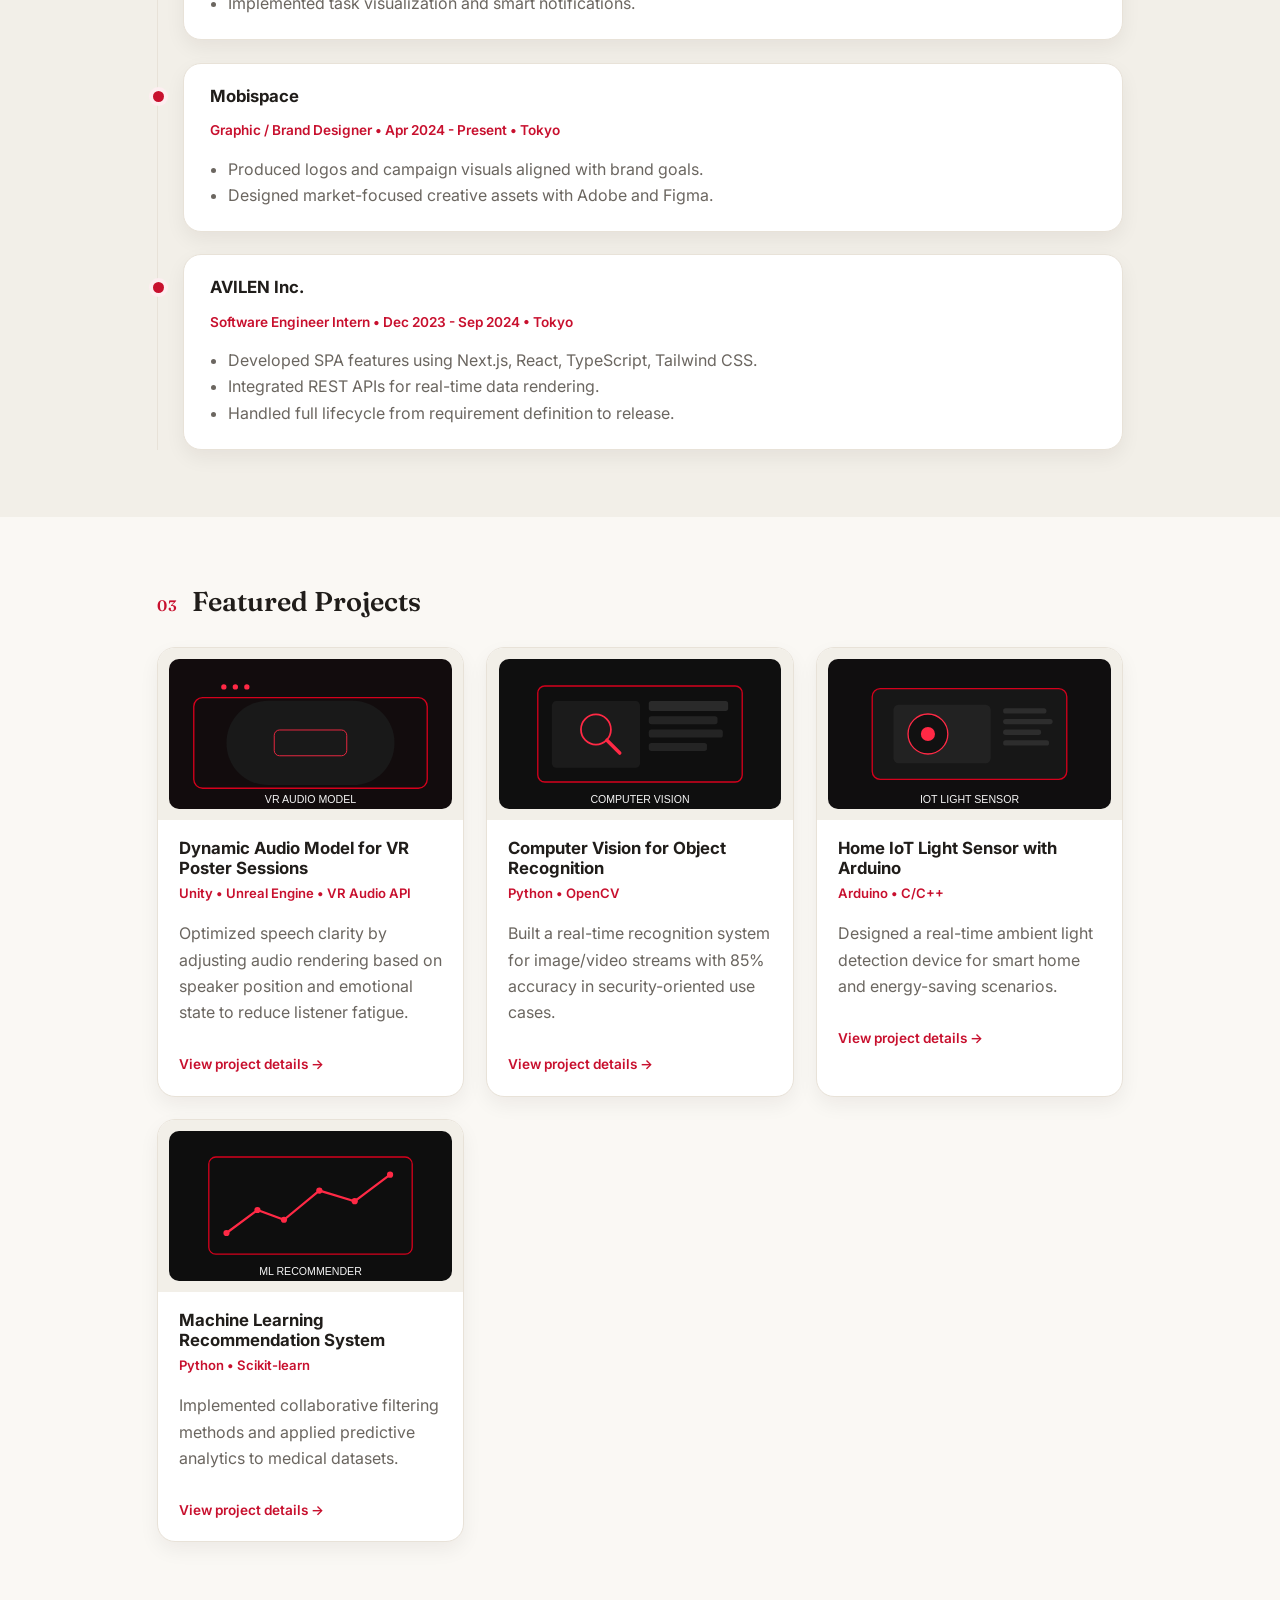
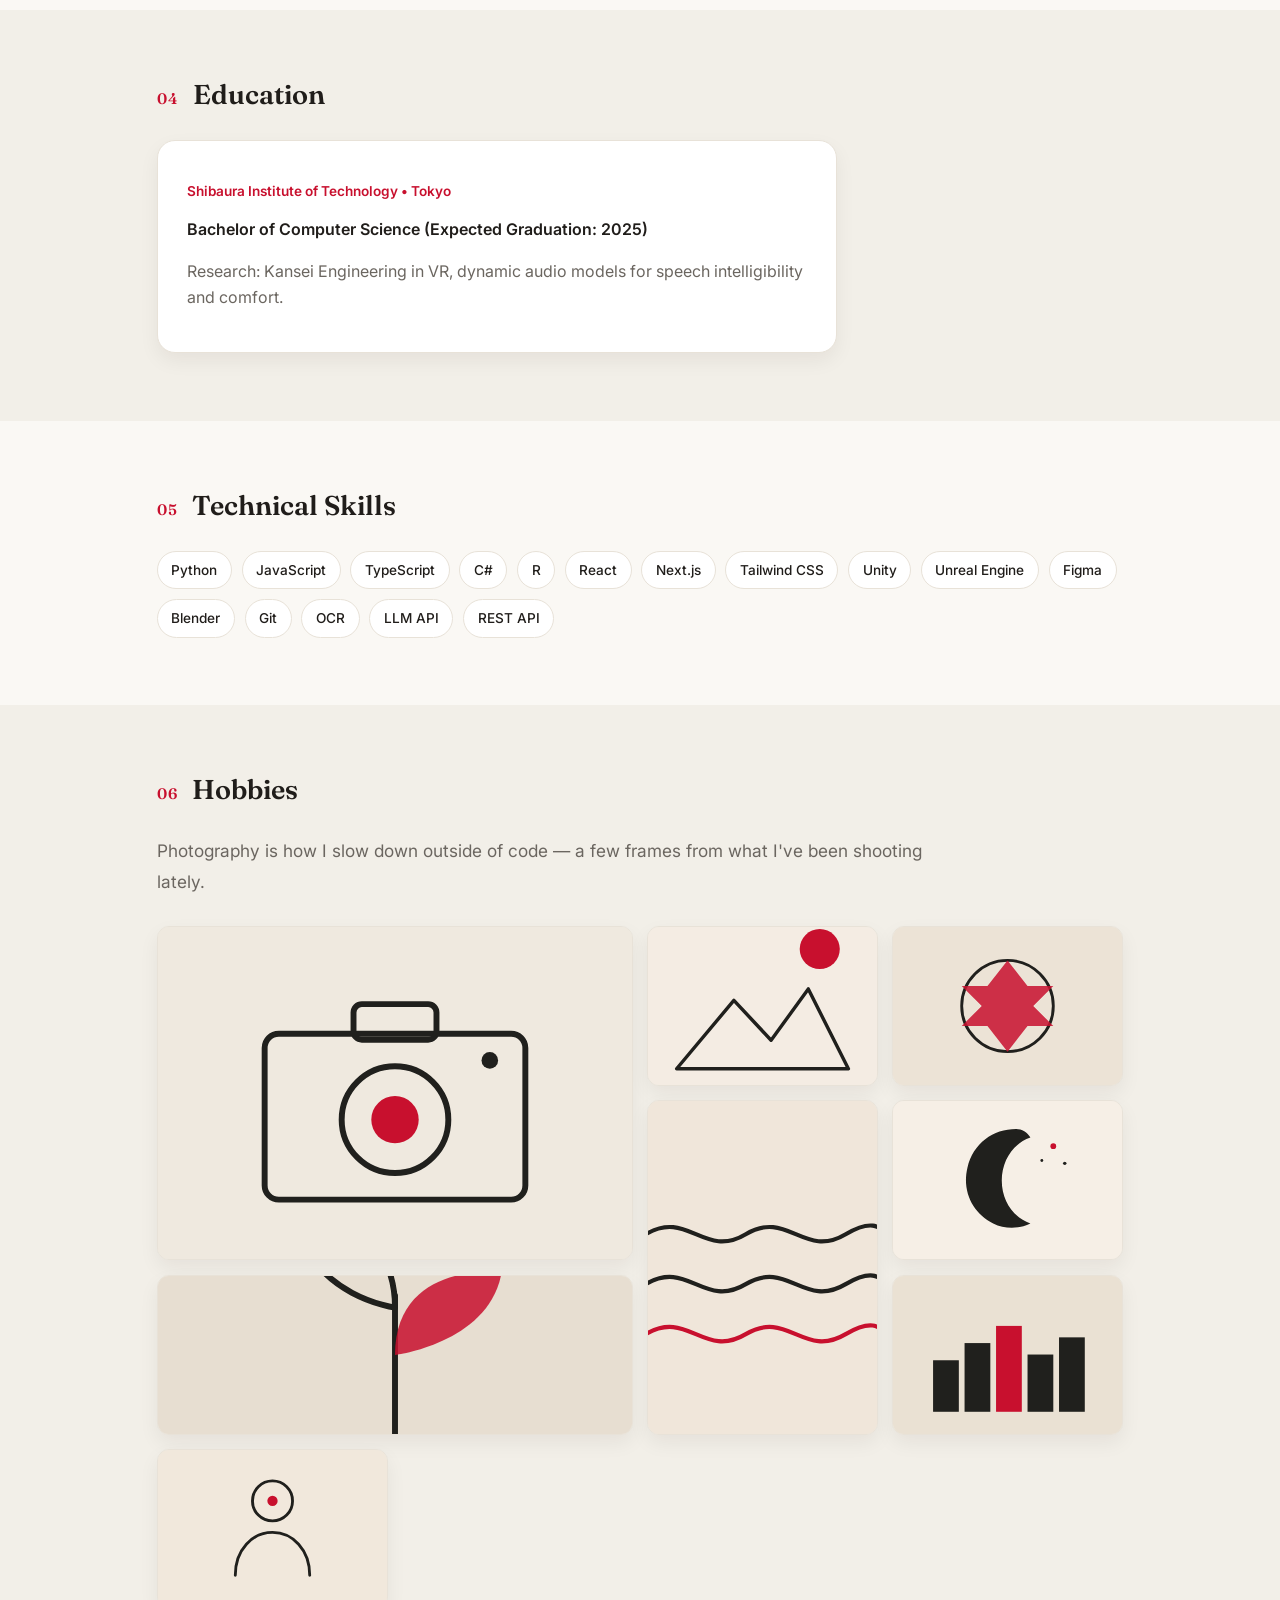
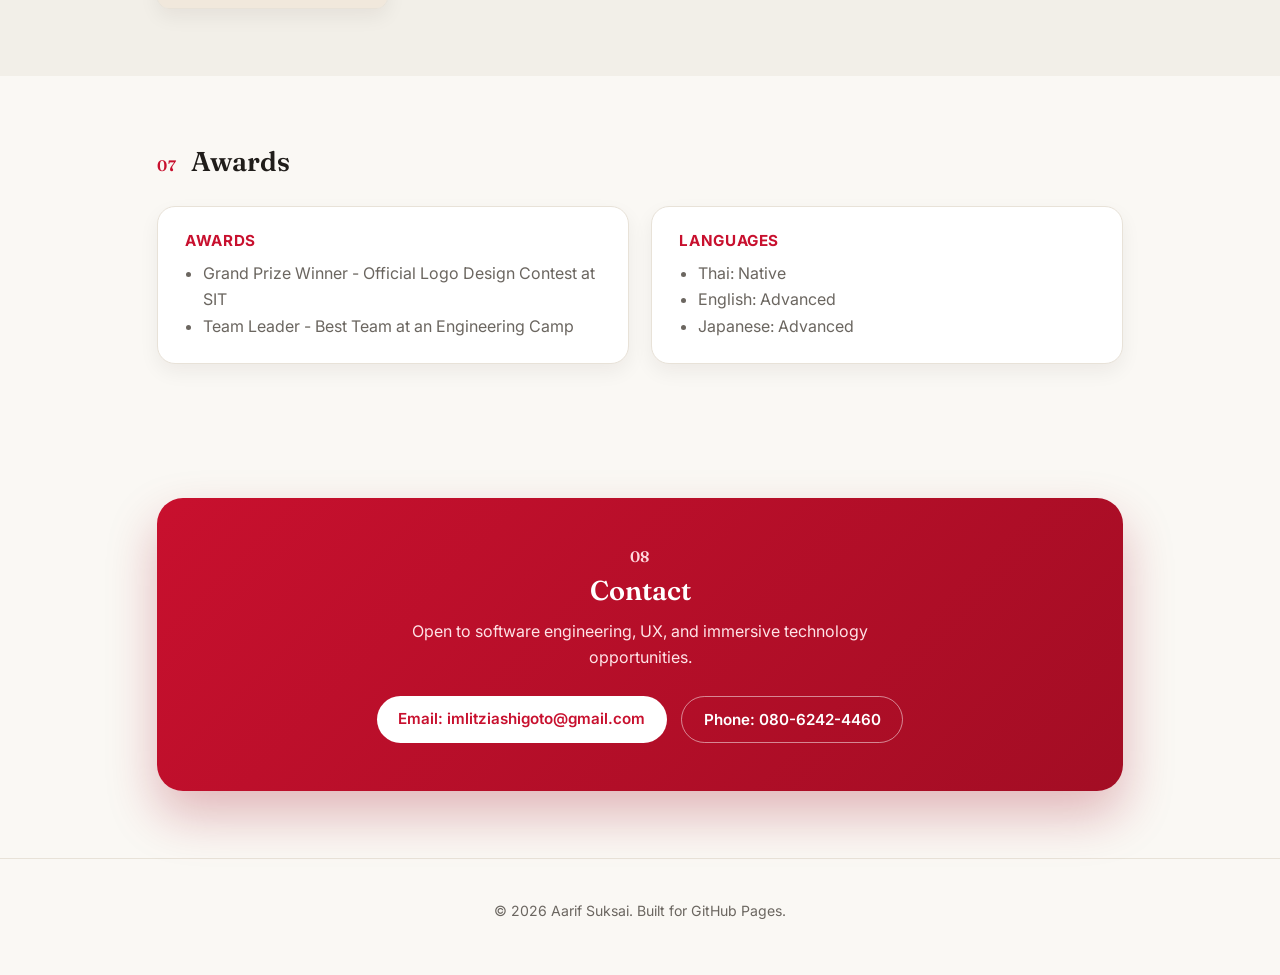
==== commit 8de74696: "Merge branch 'main' of https://github.com/imlitzia/reef.static.portfolio" ====
--- a/index.html
+++ b/index.html
@@ -24,6 +24,7 @@
           <a href="#experience" data-i18n="nav_experience">Experience</a>
           <a href="#projects" data-i18n="nav_projects">Projects</a>
           <a href="#skills" data-i18n="nav_skills">Skills</a>
+          <a href="#hobbies" data-i18n="nav_hobbies">Hobbies</a>
           <a href="#contact" data-i18n="nav_contact">Contact</a>
         </div>
         <button class="lang-toggle" id="langToggle" type="button" aria-label="Toggle language">
@@ -242,10 +243,49 @@
         </div>
       </section>
 
-      <section class="section alt">
+      <section class="section alt" id="hobbies">
         <div class="container">
           <div class="section-head reveal">
             <span class="eyebrow">06</span>
+            <h2 data-i18n="hobbies_title">Hobbies</h2>
+          </div>
+          <p class="lead reveal" data-i18n="hobbies_intro">
+            Photography is how I slow down outside of code — a few frames from what I've
+            been shooting lately.
+          </p>
+          <div class="hobbies-grid">
+            <button class="hobby-item span-2-both reveal" type="button" aria-label="Open photo 1">
+              <img src="./assets/hobbies/photo-1.svg" alt="Photography sample 1" loading="lazy" />
+            </button>
+            <button class="hobby-item reveal" type="button" aria-label="Open photo 2">
+              <img src="./assets/hobbies/photo-2.svg" alt="Photography sample 2" loading="lazy" />
+            </button>
+            <button class="hobby-item reveal" type="button" aria-label="Open photo 3">
+              <img src="./assets/hobbies/photo-3.svg" alt="Photography sample 3" loading="lazy" />
+            </button>
+            <button class="hobby-item span-2-row reveal" type="button" aria-label="Open photo 4">
+              <img src="./assets/hobbies/photo-4.svg" alt="Photography sample 4" loading="lazy" />
+            </button>
+            <button class="hobby-item span-2-col reveal" type="button" aria-label="Open photo 5">
+              <img src="./assets/hobbies/photo-5.svg" alt="Photography sample 5" loading="lazy" />
+            </button>
+            <button class="hobby-item reveal" type="button" aria-label="Open photo 6">
+              <img src="./assets/hobbies/photo-6.svg" alt="Photography sample 6" loading="lazy" />
+            </button>
+            <button class="hobby-item reveal" type="button" aria-label="Open photo 7">
+              <img src="./assets/hobbies/photo-7.svg" alt="Photography sample 7" loading="lazy" />
+            </button>
+            <button class="hobby-item reveal" type="button" aria-label="Open photo 8">
+              <img src="./assets/hobbies/photo-8.svg" alt="Photography sample 8" loading="lazy" />
+            </button>
+          </div>
+        </div>
+      </section>
+
+      <section class="section">
+        <div class="container">
+          <div class="section-head reveal">
+            <span class="eyebrow">07</span>
             <h2 data-i18n="awards_title">Awards &amp; Languages</h2>
           </div>
           <div class="two-col">
@@ -271,7 +311,7 @@
       <section class="section" id="contact">
         <div class="container">
           <div class="contact-card reveal">
-            <span class="eyebrow">07</span>
+            <span class="eyebrow">08</span>
             <h2 data-i18n="contact_title">Contact</h2>
             <p data-i18n="contact_text">Open to software engineering, UX, and immersive technology opportunities.</p>
             <div class="contact-links">
@@ -291,6 +331,11 @@
       <p><span data-i18n="footer_text">©</span> <span id="year"></span> Aarif Suksai. <span data-i18n="footer_built">Built for GitHub Pages.</span></p>
     </footer>
 
+    <div class="lightbox" id="lightbox" aria-hidden="true">
+      <button class="lightbox-close" id="lightboxClose" type="button" aria-label="Close">×</button>
+      <img id="lightboxImage" src="" alt="" />
+    </div>
+
     <script src="./script.js"></script>
   </body>
 </html>
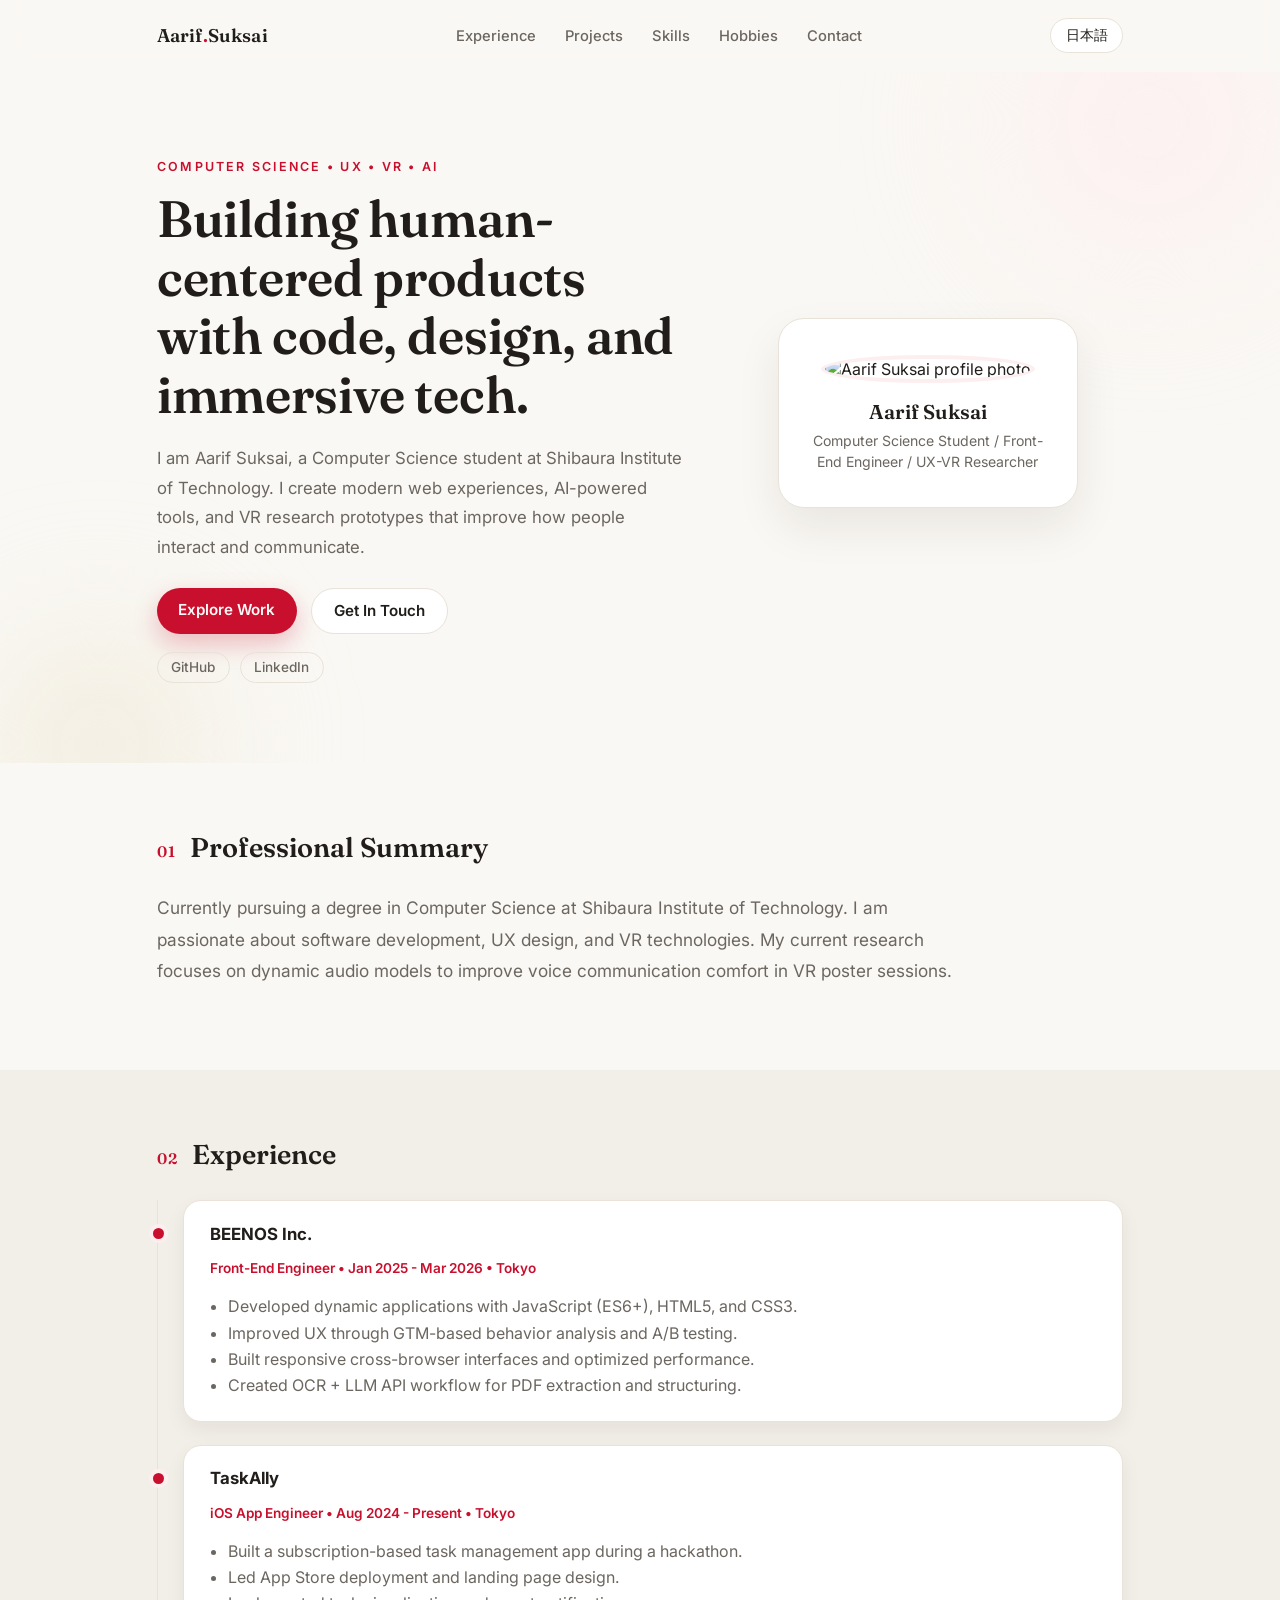
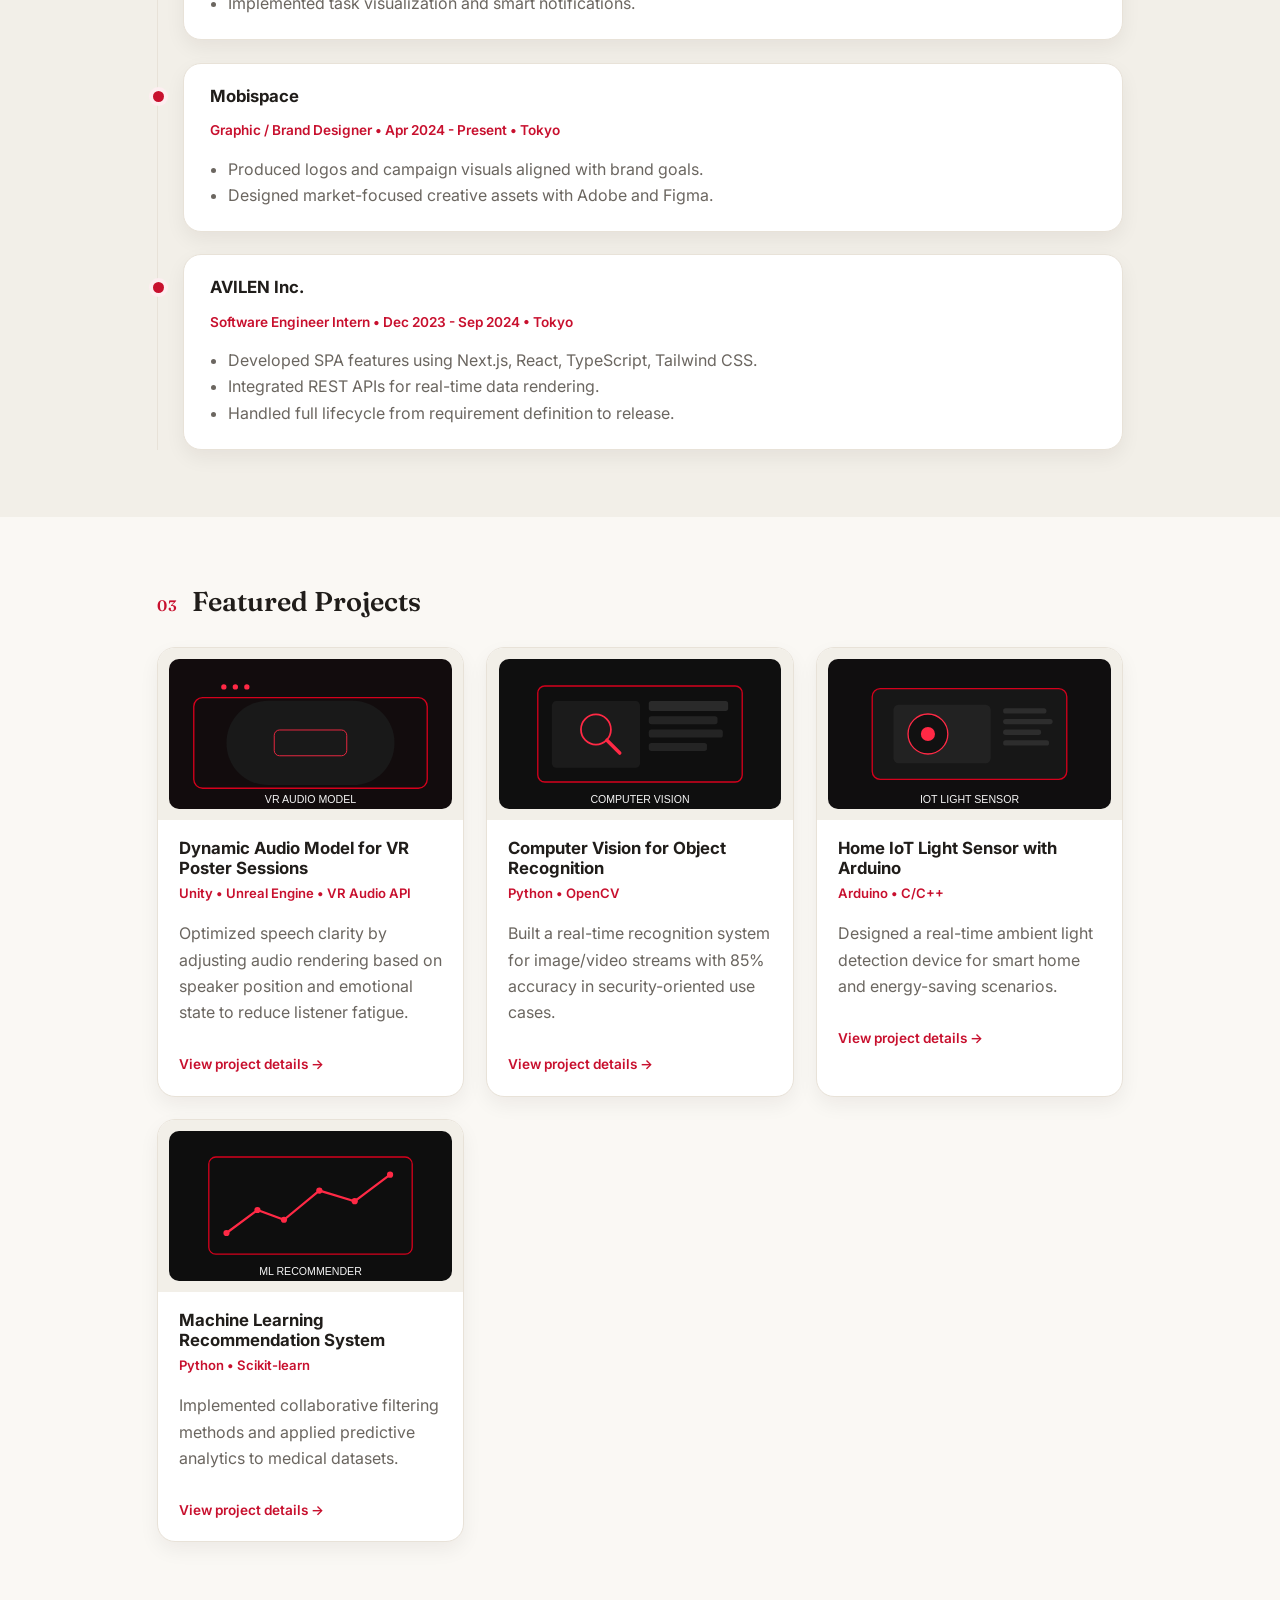
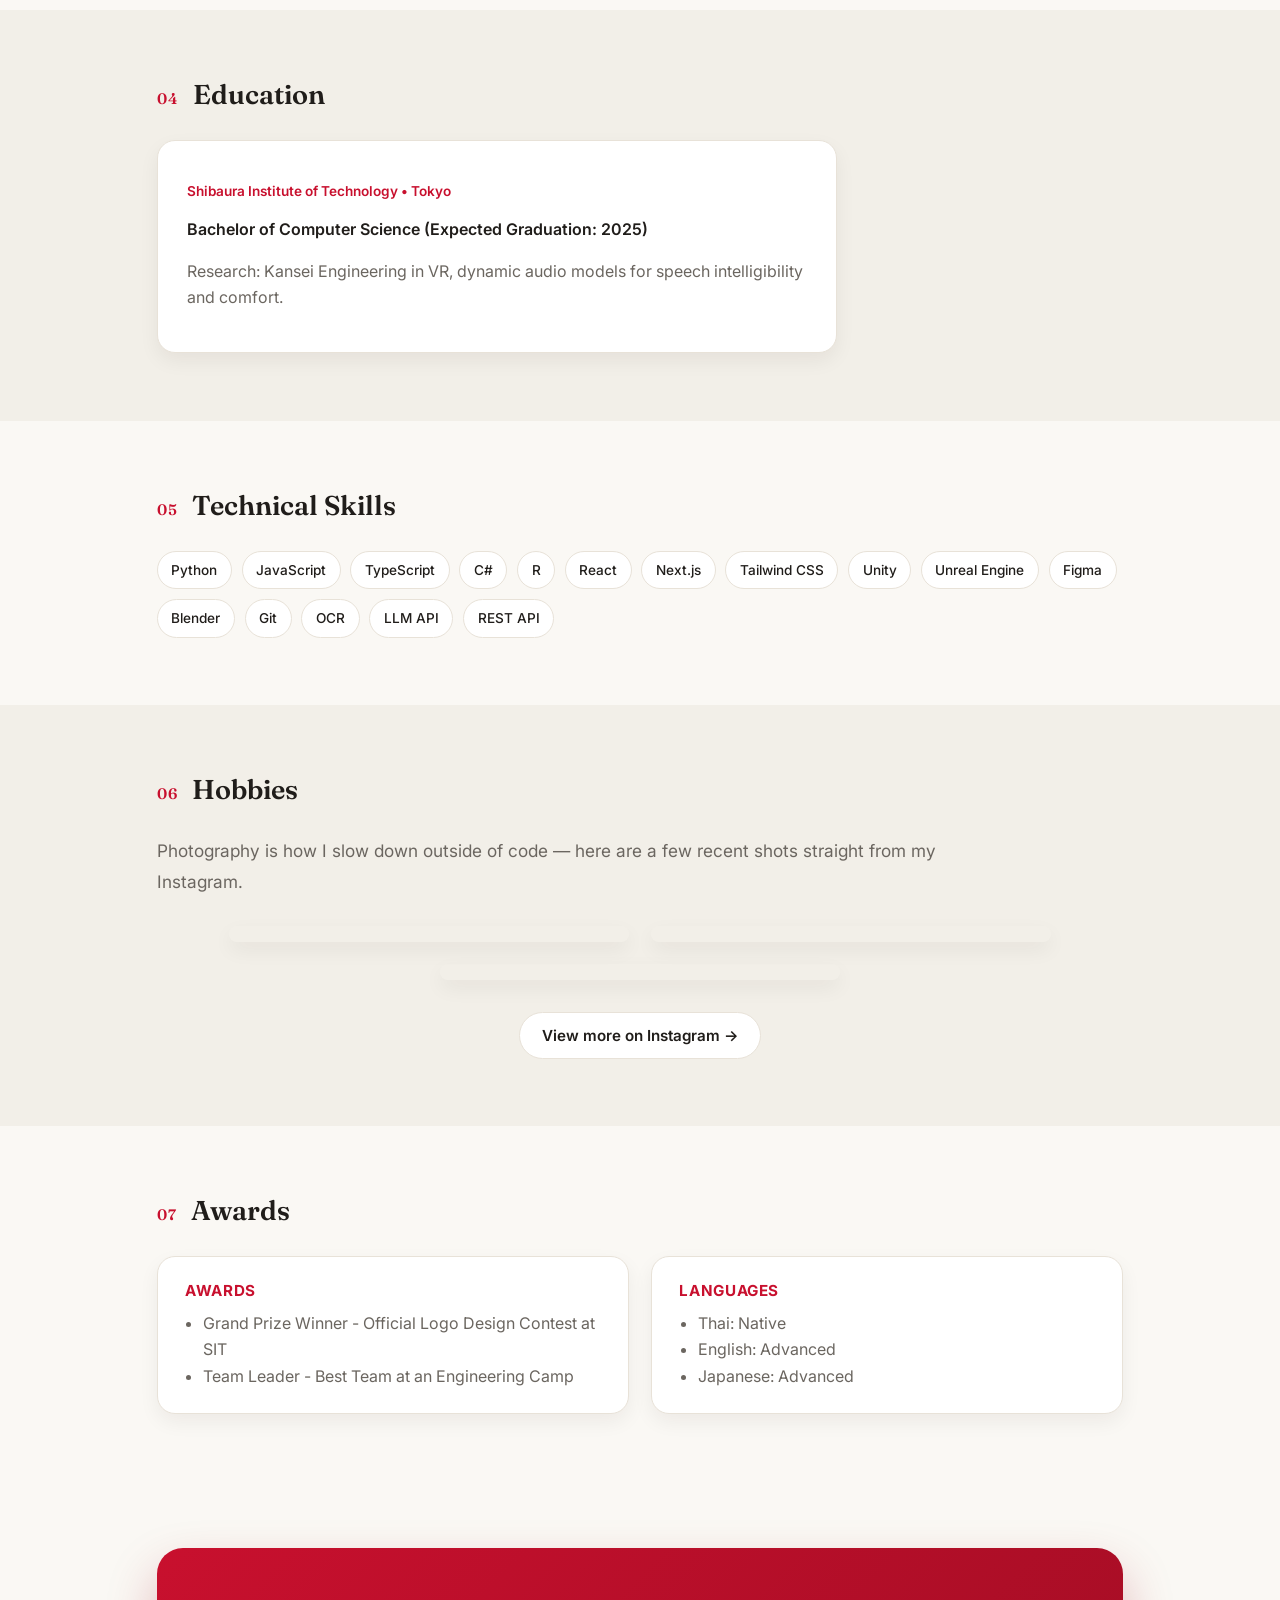
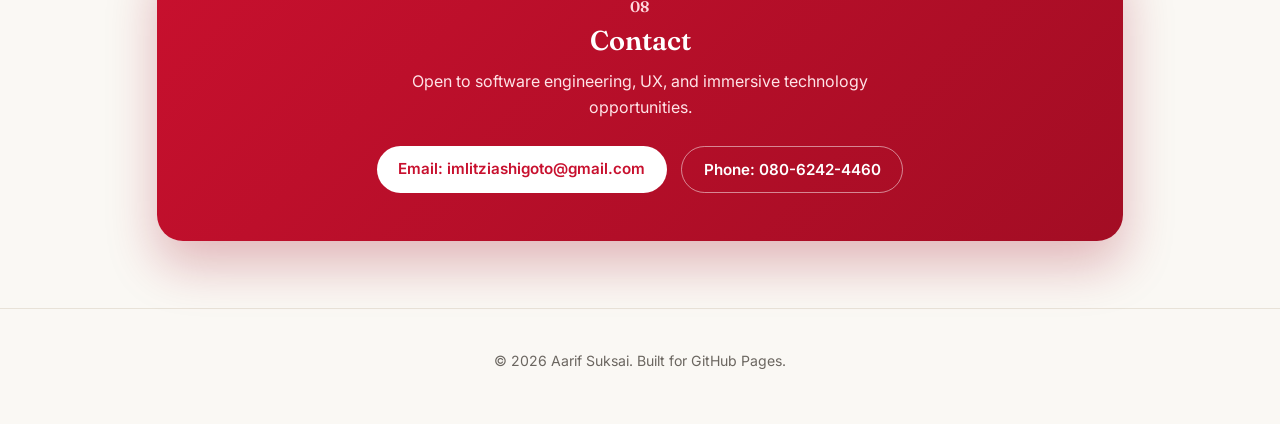
==== commit 5a00667e: "add insta feed" ====
--- a/index.html
+++ b/index.html
@@ -57,7 +57,7 @@
 
         <div class="hero-visual reveal">
           <div class="profile-card">
-            <img class="profile-image" src="./assets/profile-placeholder.jpg" alt="Aarif Suksai profile photo" />
+            <img class="profile-image" src="./assets/profile-placeholder.svg" alt="Aarif Suksai profile photo" />
             <h2>Aarif Suksai</h2>
             <p data-i18n="profile_role">Computer Science Student / Front-End Engineer / UX-VR Researcher</p>
           </div>
@@ -250,35 +250,46 @@
             <h2 data-i18n="hobbies_title">Hobbies</h2>
           </div>
           <p class="lead reveal" data-i18n="hobbies_intro">
-            Photography is how I slow down outside of code — a few frames from what I've
-            been shooting lately.
+            Photography is how I slow down outside of code — here are a few recent shots
+            straight from my Instagram.
           </p>
-          <div class="hobbies-grid">
-            <button class="hobby-item span-2-both reveal" type="button" aria-label="Open photo 1">
-              <img src="./assets/hobbies/photo-1.svg" alt="Photography sample 1" loading="lazy" />
-            </button>
-            <button class="hobby-item reveal" type="button" aria-label="Open photo 2">
-              <img src="./assets/hobbies/photo-2.svg" alt="Photography sample 2" loading="lazy" />
-            </button>
-            <button class="hobby-item reveal" type="button" aria-label="Open photo 3">
-              <img src="./assets/hobbies/photo-3.svg" alt="Photography sample 3" loading="lazy" />
-            </button>
-            <button class="hobby-item span-2-row reveal" type="button" aria-label="Open photo 4">
-              <img src="./assets/hobbies/photo-4.svg" alt="Photography sample 4" loading="lazy" />
-            </button>
-            <button class="hobby-item span-2-col reveal" type="button" aria-label="Open photo 5">
-              <img src="./assets/hobbies/photo-5.svg" alt="Photography sample 5" loading="lazy" />
-            </button>
-            <button class="hobby-item reveal" type="button" aria-label="Open photo 6">
-              <img src="./assets/hobbies/photo-6.svg" alt="Photography sample 6" loading="lazy" />
-            </button>
-            <button class="hobby-item reveal" type="button" aria-label="Open photo 7">
-              <img src="./assets/hobbies/photo-7.svg" alt="Photography sample 7" loading="lazy" />
-            </button>
-            <button class="hobby-item reveal" type="button" aria-label="Open photo 8">
-              <img src="./assets/hobbies/photo-8.svg" alt="Photography sample 8" loading="lazy" />
-            </button>
-          </div>
+          <!--
+            To feature your own posts: open each post on instagram.com, copy its URL,
+            and paste it into the data-instgrm-permalink attribute below, replacing the
+            REPLACE_WITH_POST_URL_n placeholders. Also update the "follow" link's href
+            further down with your own Instagram username.
+          -->
+          <div class="instagram-grid">
+            <div class="instagram-embed reveal">
+              <blockquote
+                class="instagram-media"
+                data-instgrm-permalink="https://www.instagram.com/p/DQok1YLj07V/?utm_source=ig_web_copy_link&igsh=MzRlODBiNWFlZA=="
+                data-instgrm-version="14"
+              ></blockquote>
+            </div>
+            <div class="instagram-embed reveal">
+              <blockquote
+                class="instagram-media"
+                data-instgrm-permalink="REPLACE_WITH_POST_URL_2"
+                data-instgrm-version="14"
+              ></blockquote>
+            </div>
+            <div class="instagram-embed reveal">
+              <blockquote
+                class="instagram-media"
+                data-instgrm-permalink="REPLACE_WITH_POST_URL_3"
+                data-instgrm-version="14"
+              ></blockquote>
+            </div>
+          </div>
+          <a
+            class="btn btn-ghost instagram-cta reveal"
+            href="https://www.instagram.com/imlitzia/"
+            target="_blank"
+            rel="noopener noreferrer"
+            data-i18n="hobbies_follow"
+            >View more on Instagram →</a
+          >
         </div>
       </section>
 
@@ -331,11 +342,7 @@
       <p><span data-i18n="footer_text">©</span> <span id="year"></span> Aarif Suksai. <span data-i18n="footer_built">Built for GitHub Pages.</span></p>
     </footer>
 
-    <div class="lightbox" id="lightbox" aria-hidden="true">
-      <button class="lightbox-close" id="lightboxClose" type="button" aria-label="Close">×</button>
-      <img id="lightboxImage" src="" alt="" />
-    </div>
-
     <script src="./script.js"></script>
+    <script async src="https://www.instagram.com/embed.js"></script>
   </body>
 </html>
--- a/styles.css
+++ b/styles.css
@@ -497,118 +497,28 @@
   background: var(--accent-tint);
 }
 
-/* ---------- Hobbies (photo gallery) ---------- */
-
-.hobbies-grid {
+/* ---------- Hobbies (Instagram feed) ---------- */
+
+.instagram-grid {
   margin-top: 1.8rem;
-  display: grid;
-  grid-template-columns: repeat(4, 1fr);
-  grid-auto-rows: 160px;
-  grid-auto-flow: dense;
-  gap: 0.9rem;
-}
-
-.hobby-item {
-  position: relative;
-  padding: 0;
-  border: 1px solid var(--line);
-  border-radius: var(--radius-sm);
+  display: flex;
+  flex-wrap: wrap;
+  justify-content: center;
+  gap: 1.4rem;
+}
+
+.instagram-embed {
+  flex: 1 1 320px;
+  max-width: 400px;
+  border-radius: var(--radius-md);
   overflow: hidden;
-  cursor: pointer;
-  background: var(--surface-alt);
   box-shadow: var(--shadow-sm);
-  transition: transform 0.2s ease, box-shadow 0.2s ease;
-}
-
-.hobby-item:hover {
-  transform: translateY(-3px);
-  box-shadow: var(--shadow);
-}
-
-.hobby-item img {
-  width: 100%;
-  height: 100%;
-  object-fit: cover;
+}
+
+.instagram-cta {
   display: block;
-  transition: transform 0.35s ease;
-}
-
-.hobby-item:hover img {
-  transform: scale(1.06);
-}
-
-.hobby-item::after {
-  content: "";
-  position: absolute;
-  inset: 0;
-  background: rgba(32, 20, 15, 0);
-  transition: background 0.2s ease;
-}
-
-.hobby-item:hover::after {
-  background: rgba(32, 20, 15, 0.08);
-}
-
-.hobby-item.span-2-col {
-  grid-column: span 2;
-}
-
-.hobby-item.span-2-row {
-  grid-row: span 2;
-}
-
-.hobby-item.span-2-both {
-  grid-column: span 2;
-  grid-row: span 2;
-}
-
-/* ---------- Lightbox ---------- */
-
-.lightbox {
-  position: fixed;
-  inset: 0;
-  z-index: 200;
-  display: flex;
-  align-items: center;
-  justify-content: center;
-  padding: 5vh 5vw;
-  background: rgba(20, 14, 10, 0.88);
-  opacity: 0;
-  visibility: hidden;
-  transition: opacity 0.25s ease;
-}
-
-.lightbox.open {
-  opacity: 1;
-  visibility: visible;
-}
-
-.lightbox img {
-  max-width: 100%;
-  max-height: 100%;
-  border-radius: var(--radius-sm);
-  box-shadow: 0 30px 70px rgba(0, 0, 0, 0.5);
-}
-
-.lightbox-close {
-  position: absolute;
-  top: 1.6rem;
-  right: 1.8rem;
-  width: 44px;
-  height: 44px;
-  border-radius: 50%;
-  border: 1px solid rgba(255, 255, 255, 0.3);
-  background: rgba(255, 255, 255, 0.08);
-  color: #fff;
-  font-size: 1.6rem;
-  line-height: 1;
-  cursor: pointer;
-  transition: background 0.2s ease, transform 0.2s ease;
-}
-
-.lightbox-close:hover {
-  background: rgba(255, 255, 255, 0.18);
-  transform: rotate(90deg);
+  width: fit-content;
+  margin: 2rem auto 0;
 }
 
 /* ---------- Two column (awards / languages) ---------- */
@@ -824,11 +734,6 @@
   .two-col {
     grid-template-columns: 1fr;
   }
-
-  .hobbies-grid {
-    grid-template-columns: repeat(2, 1fr);
-    grid-auto-rows: 200px;
-  }
 }
 
 @media (max-width: 700px) {
@@ -863,19 +768,4 @@
   .timeline-item::before {
     left: -1.58rem;
   }
-
-  .hobbies-grid {
-    grid-template-columns: repeat(2, 1fr);
-    grid-auto-rows: 150px;
-    gap: 0.6rem;
-  }
-
-  .hobby-item.span-2-both,
-  .hobby-item.span-2-col {
-    grid-column: span 2;
-  }
-
-  .hobby-item.span-2-row {
-    grid-row: span 1;
-  }
-}
+}
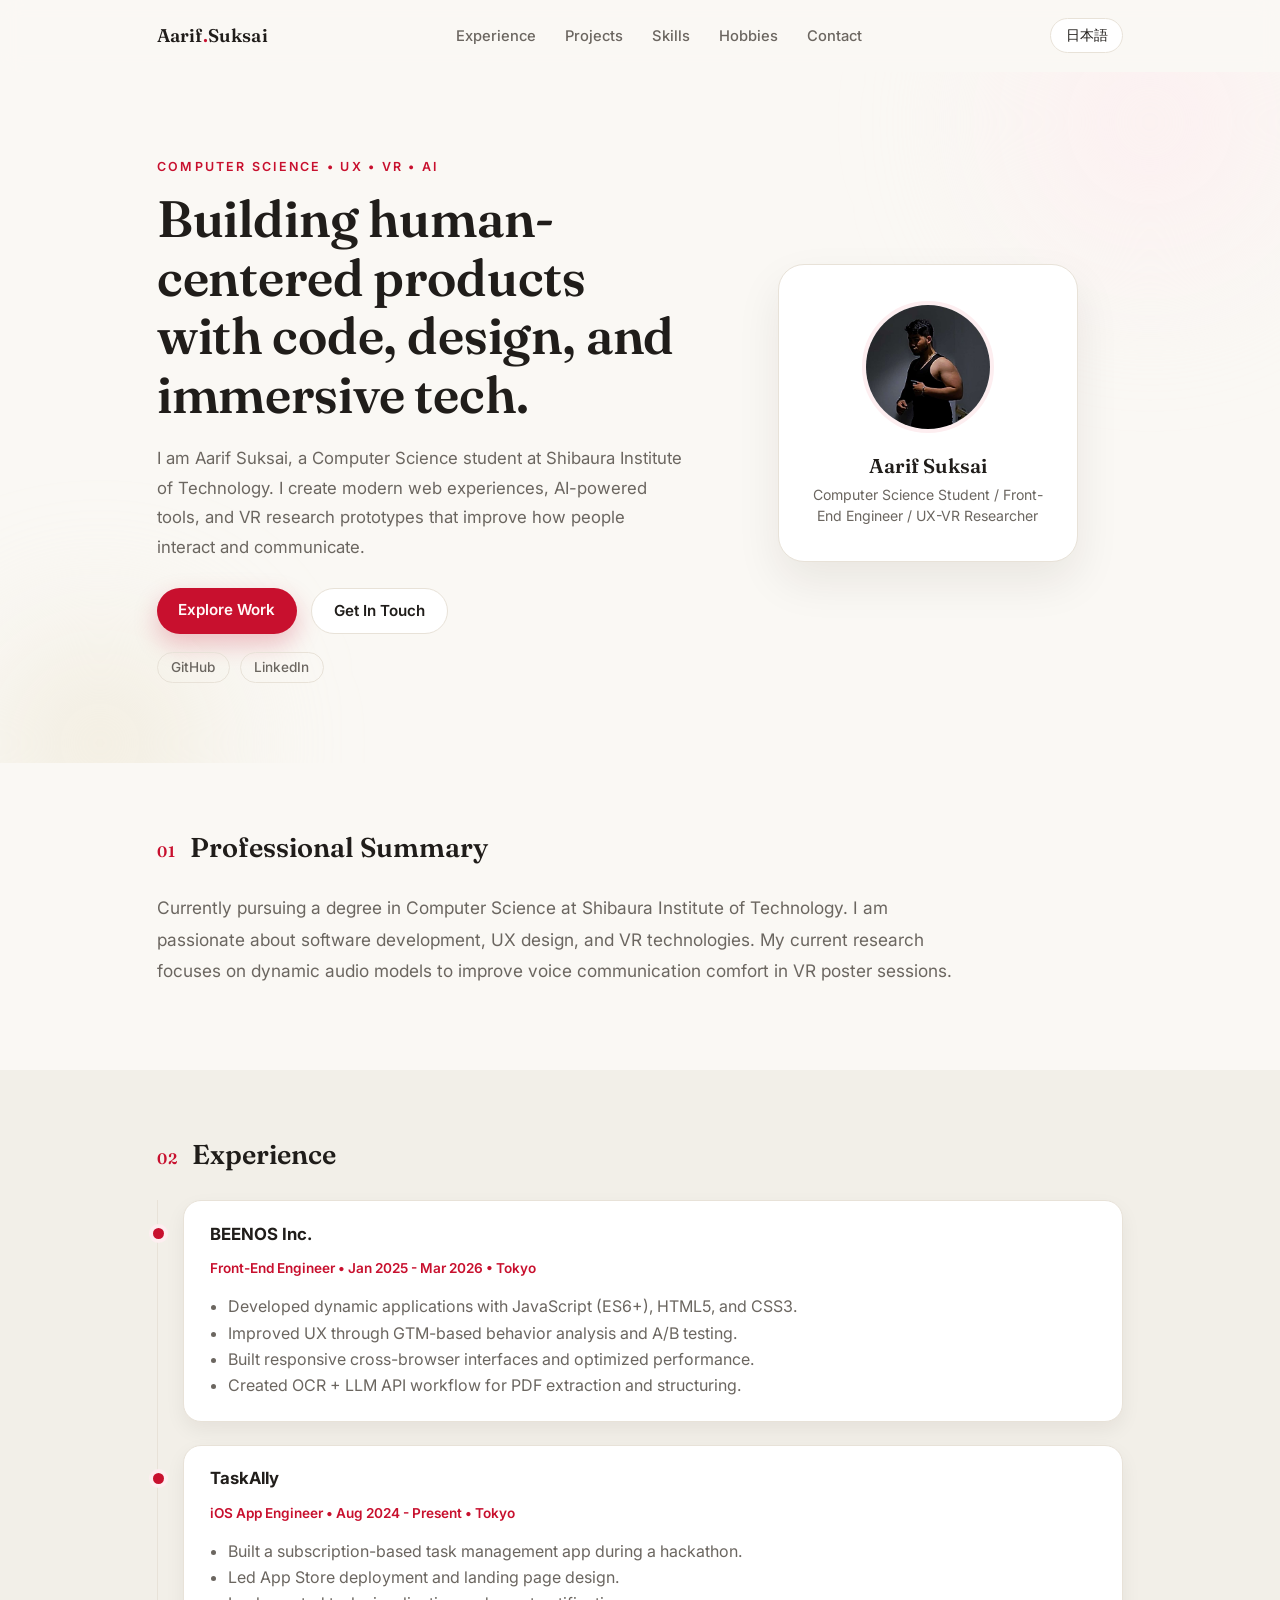
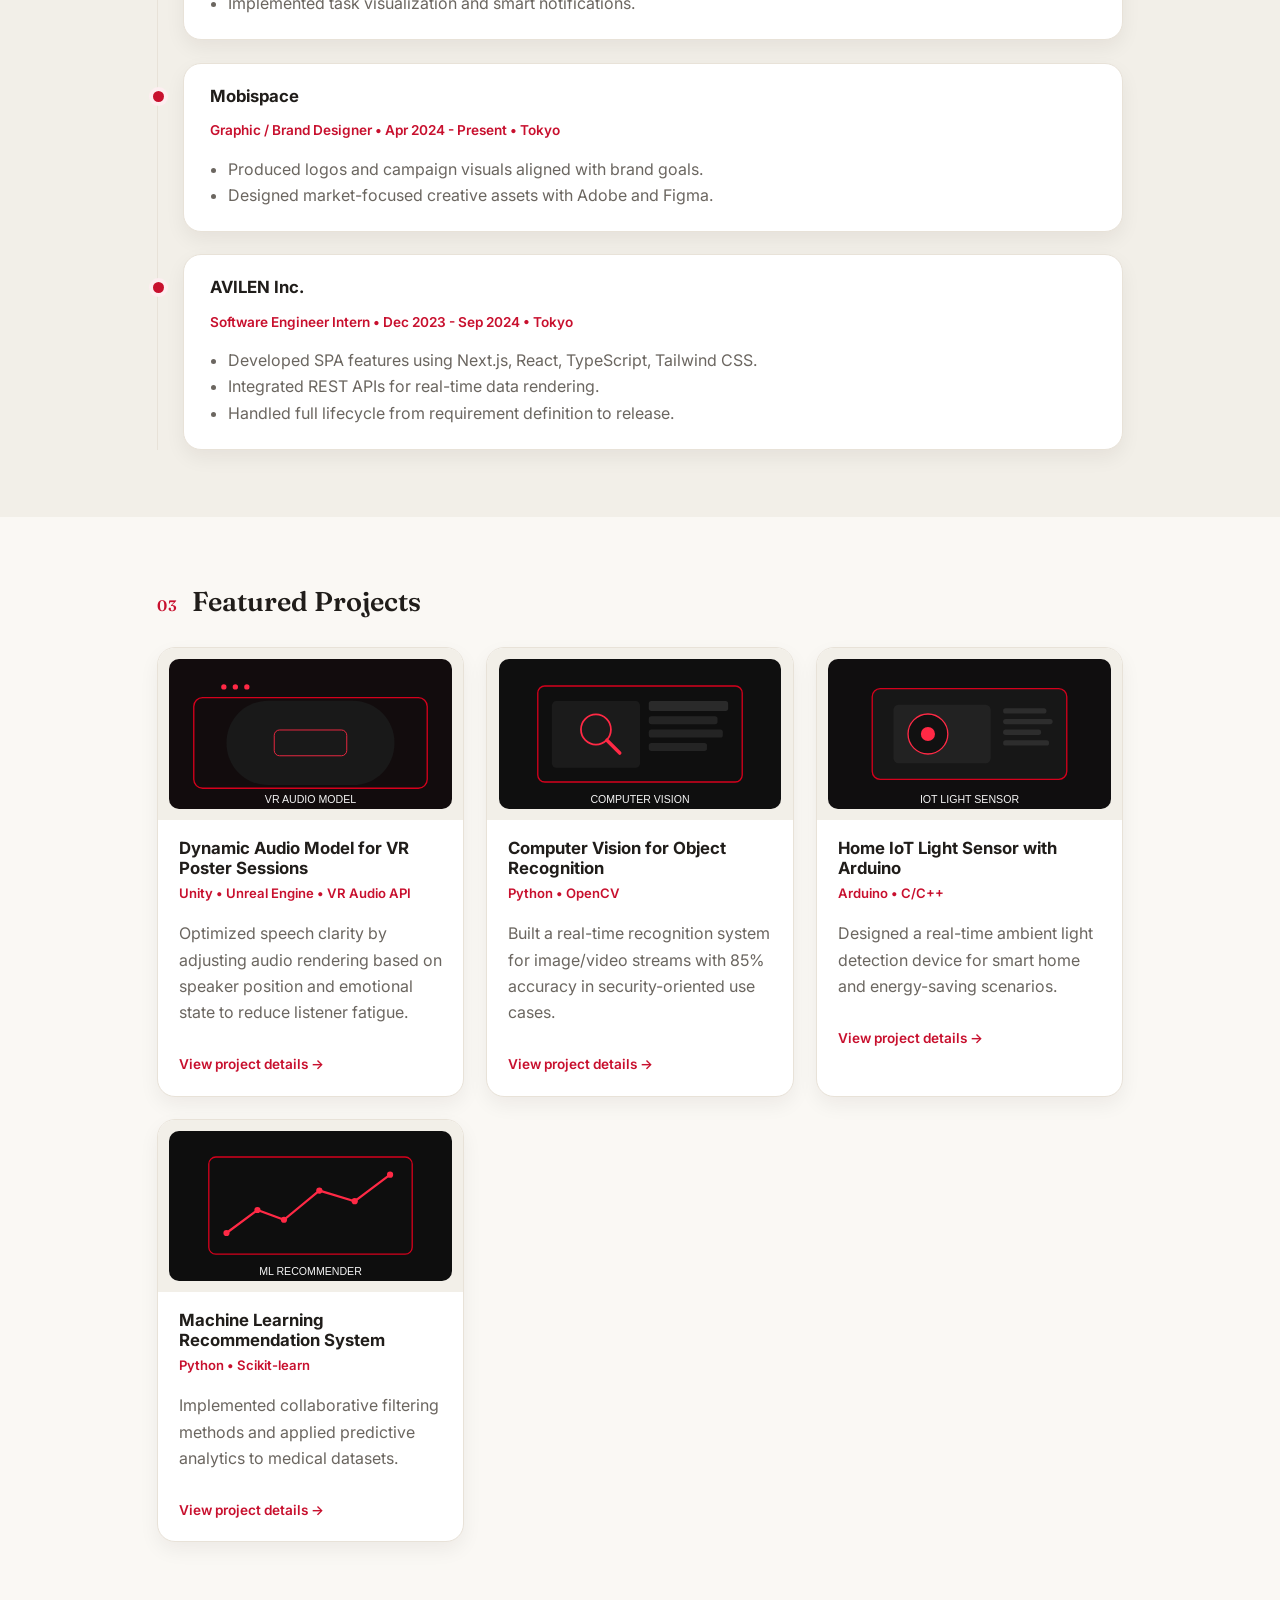
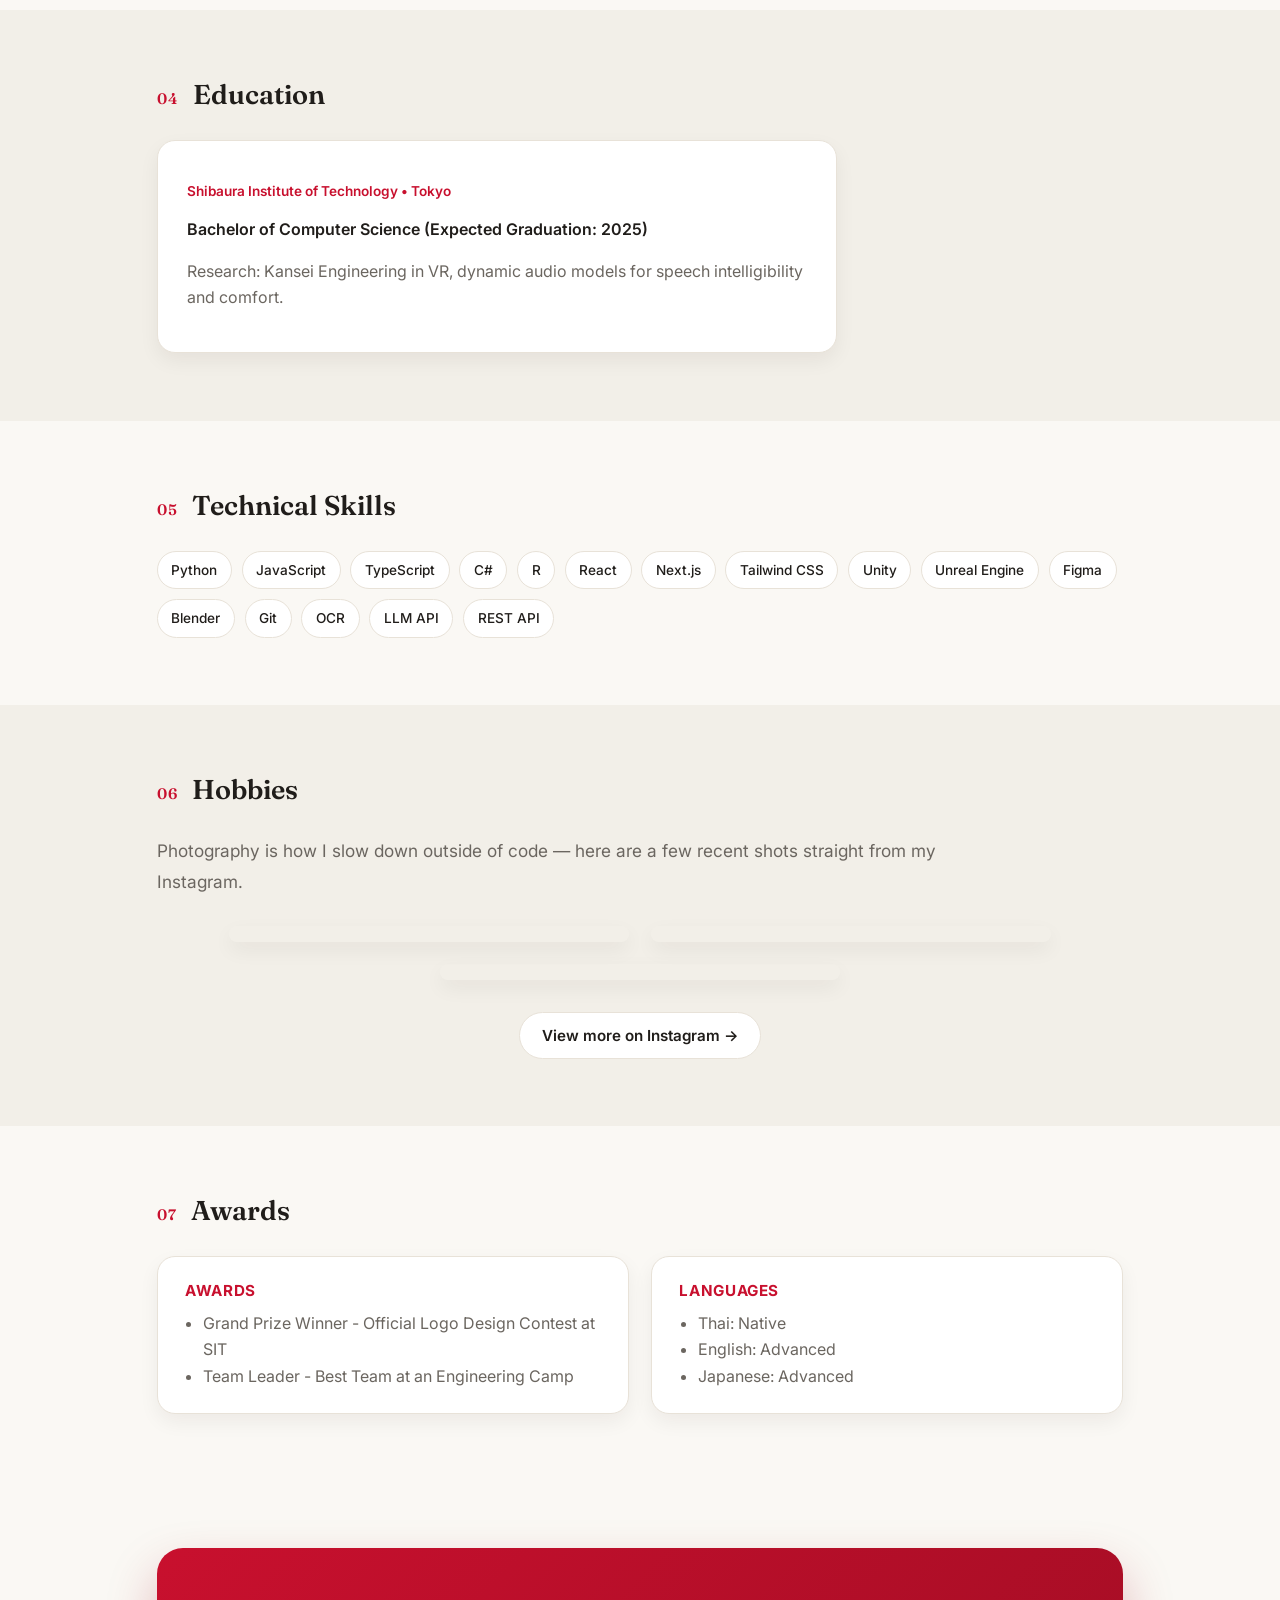
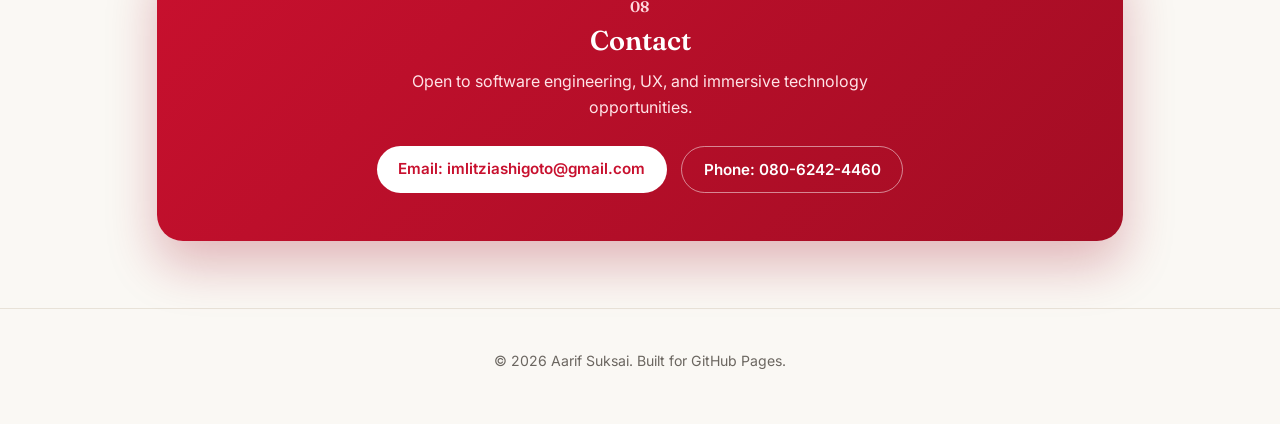
==== commit 579b55a5: "Merge branch 'main' of https://github.com/imlitzia/reef.static.portfolio" ====
--- a/index.html
+++ b/index.html
@@ -57,7 +57,7 @@
 
         <div class="hero-visual reveal">
           <div class="profile-card">
-            <img class="profile-image" src="./assets/profile-placeholder.svg" alt="Aarif Suksai profile photo" />
+            <img class="profile-image" src="./assets/profile-placeholder.jpg" alt="Aarif Suksai profile photo" />
             <h2>Aarif Suksai</h2>
             <p data-i18n="profile_role">Computer Science Student / Front-End Engineer / UX-VR Researcher</p>
           </div>
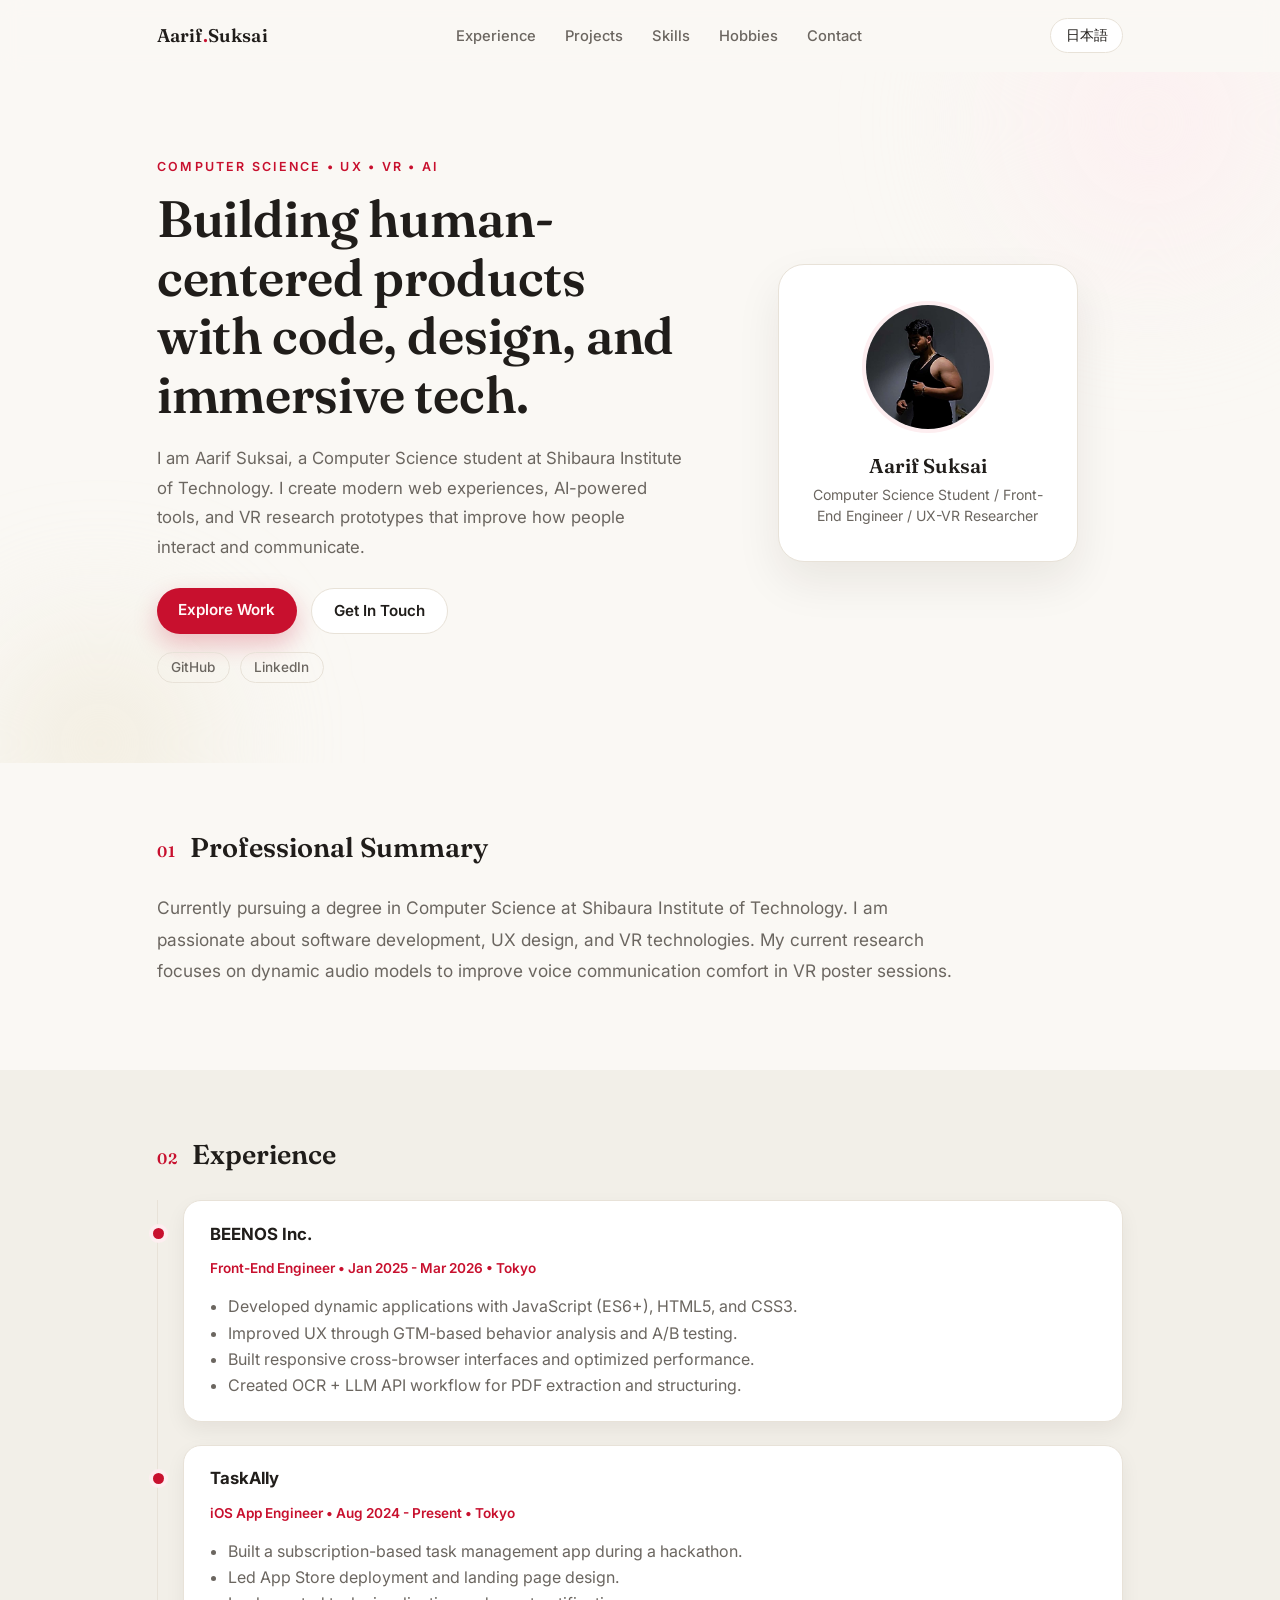
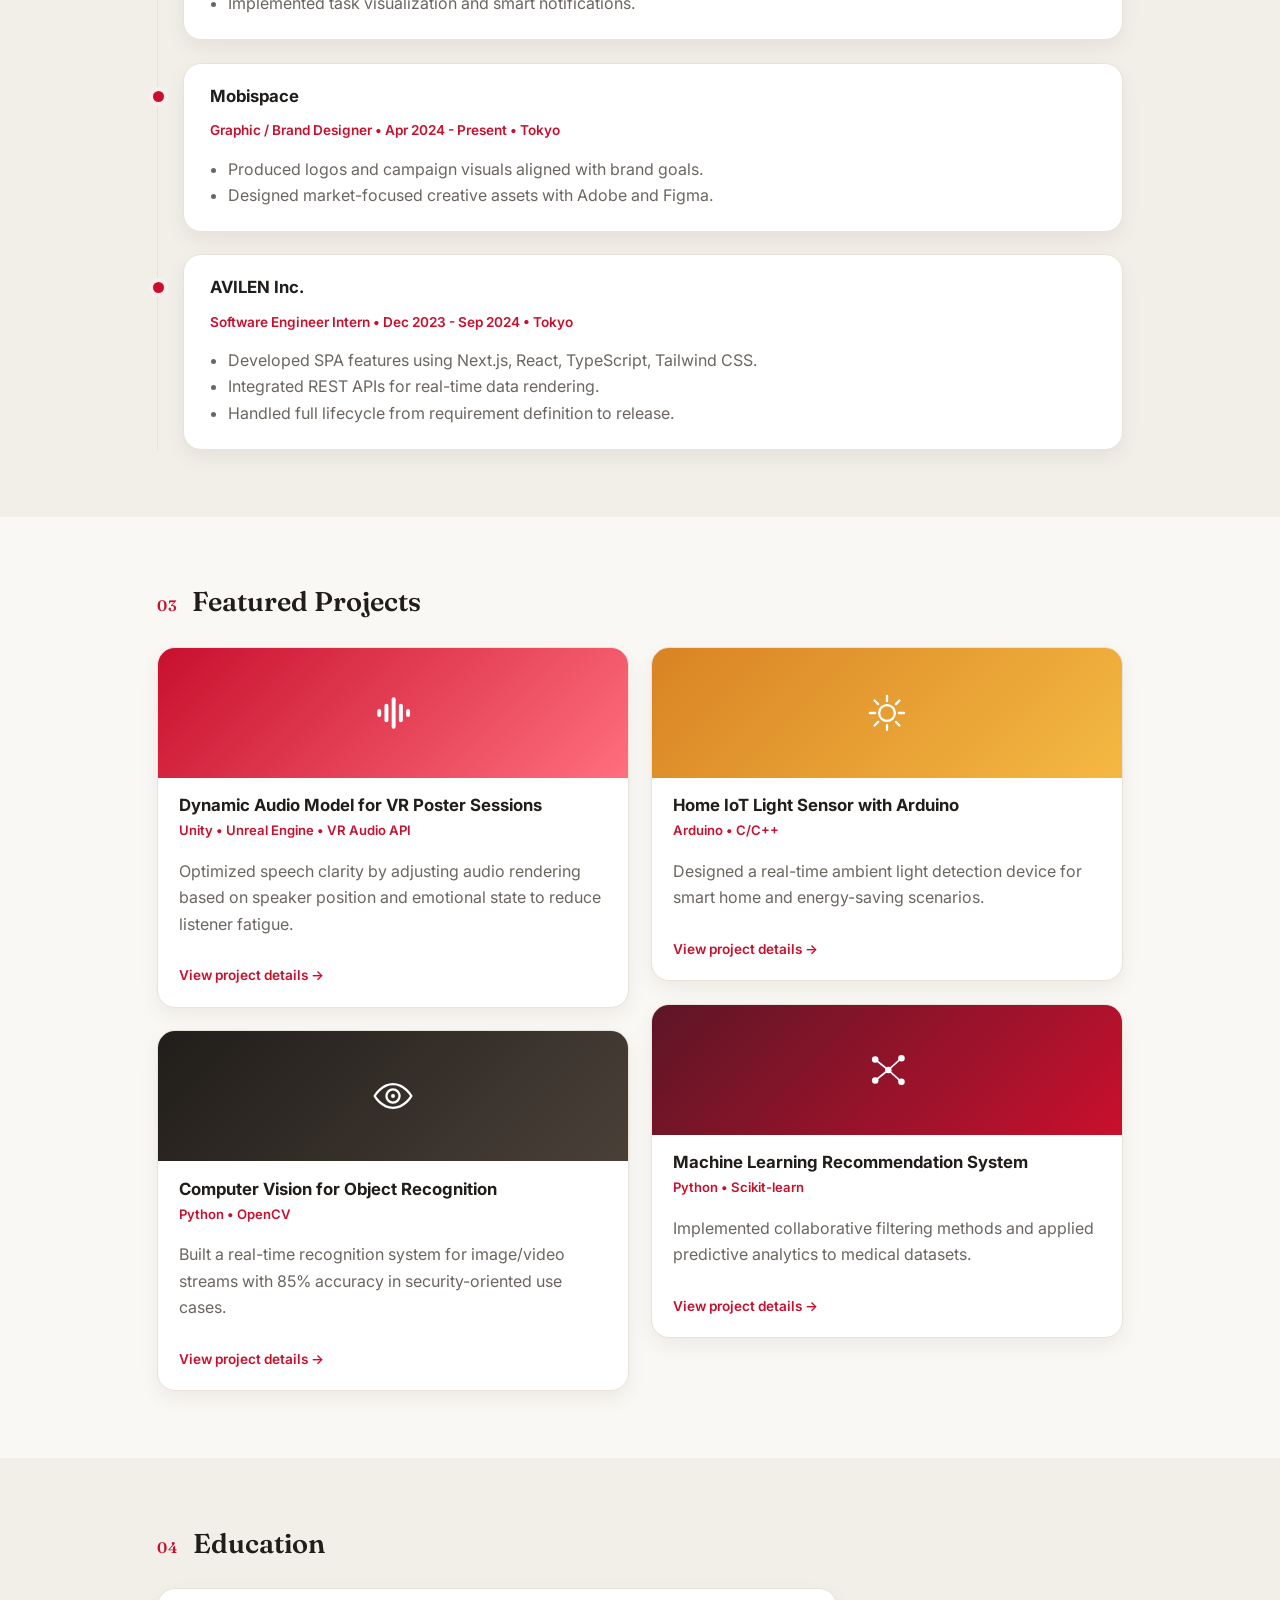
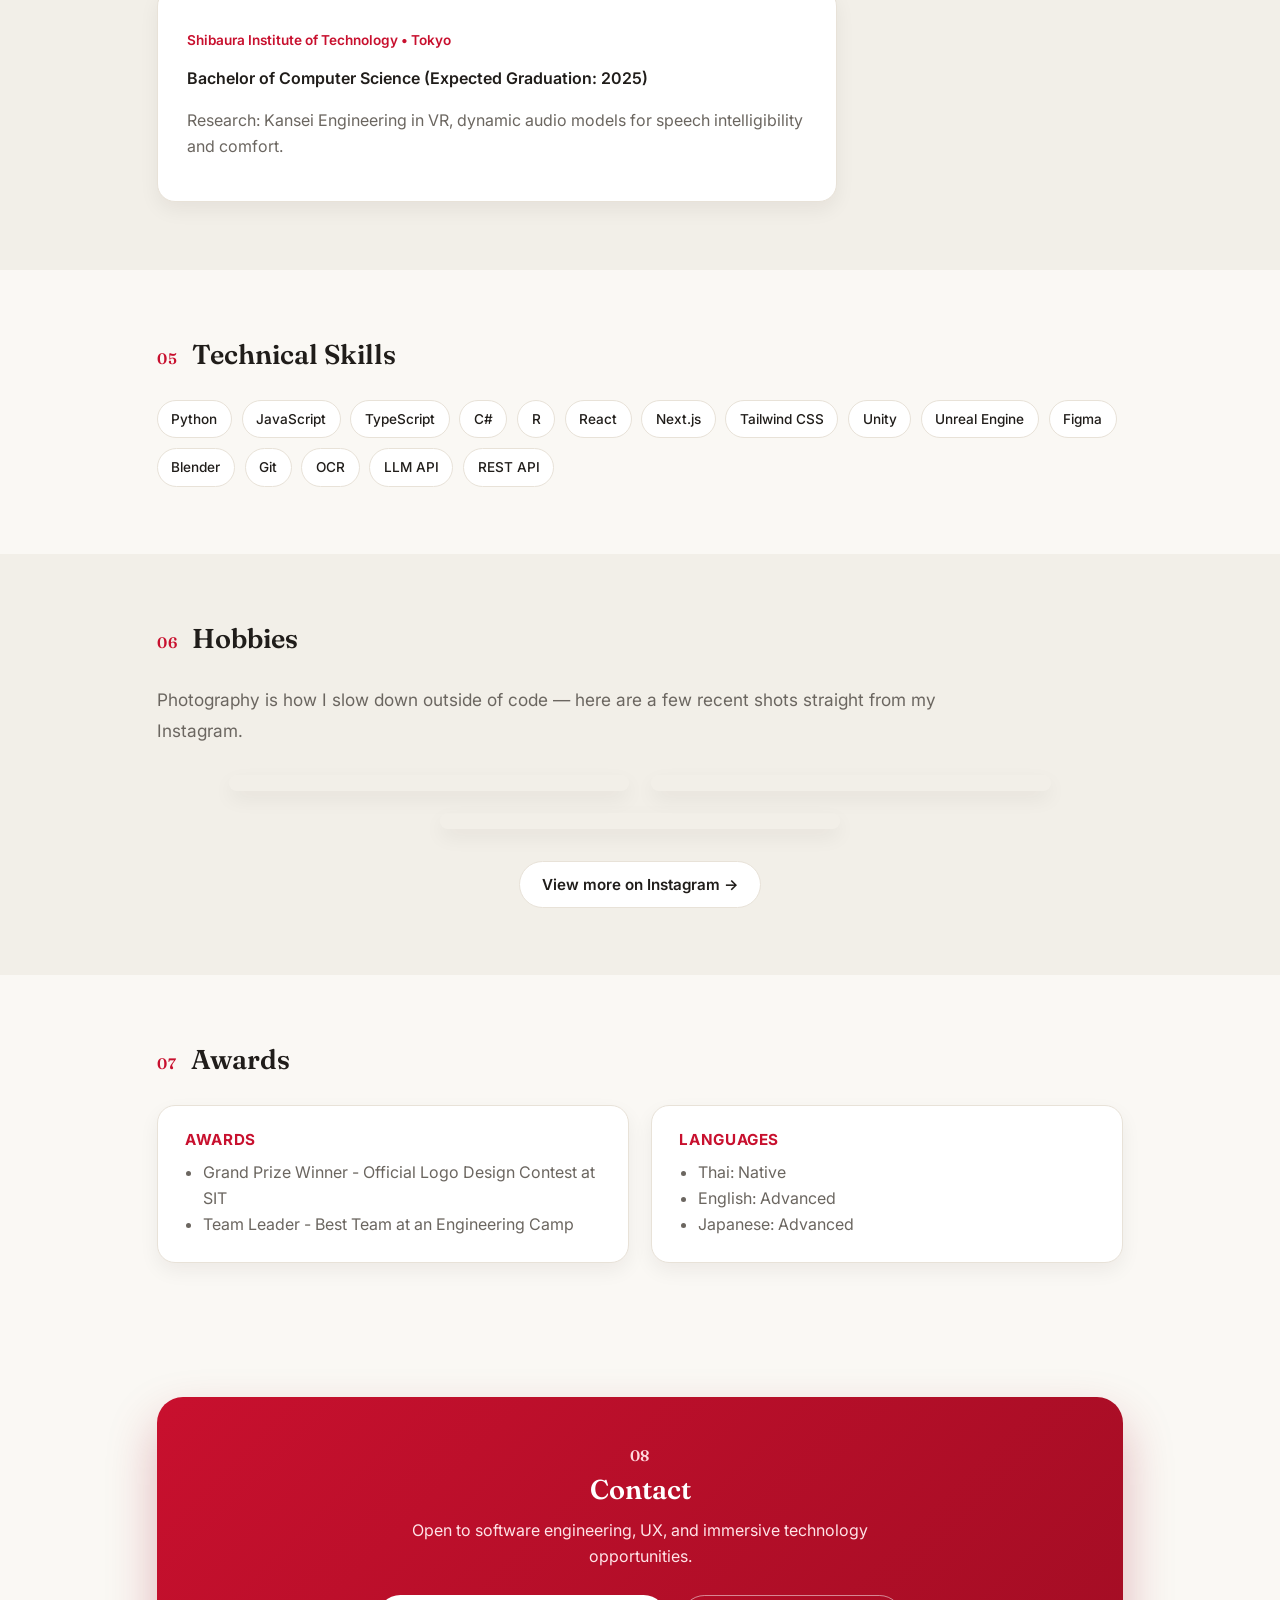
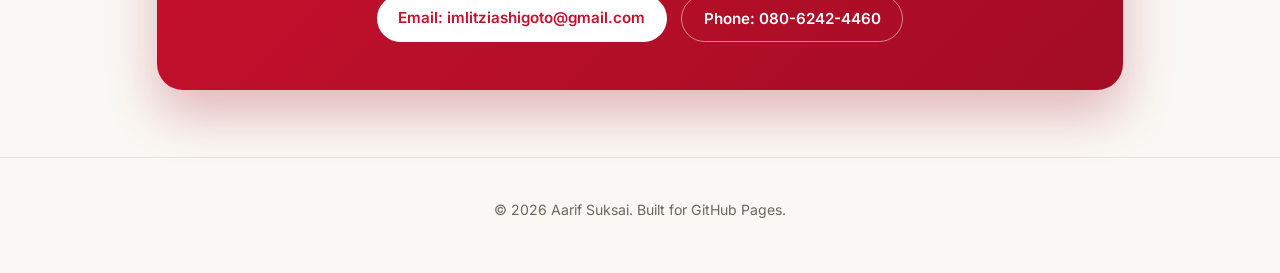
==== commit 982d1cb8: "chaneg layout and no place holder" ====
--- a/index.html
+++ b/index.html
@@ -140,8 +140,14 @@
           </div>
           <div class="project-grid">
             <a class="project-card reveal" href="project.html?id=vr-audio-model">
-              <div class="project-thumb">
-                <img src="./assets/project-vr.svg" alt="VR audio model project thumbnail" />
+              <div class="project-visual project-visual-audio" aria-hidden="true">
+                <svg viewBox="0 0 64 64" fill="none" xmlns="http://www.w3.org/2000/svg">
+                  <rect x="8" y="26" width="6" height="12" rx="3" fill="currentColor" />
+                  <rect x="19" y="18" width="6" height="28" rx="3" fill="currentColor" />
+                  <rect x="30" y="8" width="6" height="48" rx="3" fill="currentColor" />
+                  <rect x="41" y="18" width="6" height="28" rx="3" fill="currentColor" />
+                  <rect x="52" y="26" width="6" height="12" rx="3" fill="currentColor" />
+                </svg>
               </div>
               <div class="project-body">
                 <h3>Dynamic Audio Model for VR Poster Sessions</h3>
@@ -154,8 +160,17 @@
               </div>
             </a>
             <a class="project-card reveal" href="project.html?id=computer-vision">
-              <div class="project-thumb">
-                <img src="./assets/project-vision.svg" alt="Computer vision project thumbnail" />
+              <div class="project-visual project-visual-vision" aria-hidden="true">
+                <svg viewBox="0 0 64 64" fill="none" xmlns="http://www.w3.org/2000/svg">
+                  <path
+                    d="M4 32C4 32 14 14 32 14C50 14 60 32 60 32C60 32 50 50 32 50C14 50 4 32 4 32Z"
+                    stroke="currentColor"
+                    stroke-width="3.5"
+                    stroke-linejoin="round"
+                  />
+                  <circle cx="32" cy="32" r="10" stroke="currentColor" stroke-width="3.5" />
+                  <circle cx="32" cy="32" r="3" fill="currentColor" />
+                </svg>
               </div>
               <div class="project-body">
                 <h3>Computer Vision for Object Recognition</h3>
@@ -168,8 +183,20 @@
               </div>
             </a>
             <a class="project-card reveal" href="project.html?id=iot-light-sensor">
-              <div class="project-thumb">
-                <img src="./assets/project-iot.svg" alt="IoT light sensor project thumbnail" />
+              <div class="project-visual project-visual-iot" aria-hidden="true">
+                <svg viewBox="0 0 64 64" fill="none" xmlns="http://www.w3.org/2000/svg">
+                  <circle cx="32" cy="32" r="12" stroke="currentColor" stroke-width="3.5" />
+                  <g stroke="currentColor" stroke-width="3.5" stroke-linecap="round">
+                    <line x1="32" y1="6" x2="32" y2="14" />
+                    <line x1="32" y1="50" x2="32" y2="58" />
+                    <line x1="6" y1="32" x2="14" y2="32" />
+                    <line x1="50" y1="32" x2="58" y2="32" />
+                    <line x1="13" y1="13" x2="18.5" y2="18.5" />
+                    <line x1="45.5" y1="45.5" x2="51" y2="51" />
+                    <line x1="13" y1="51" x2="18.5" y2="45.5" />
+                    <line x1="45.5" y1="18.5" x2="51" y2="13" />
+                  </g>
+                </svg>
               </div>
               <div class="project-body">
                 <h3>Home IoT Light Sensor with Arduino</h3>
@@ -182,8 +209,20 @@
               </div>
             </a>
             <a class="project-card reveal" href="project.html?id=ml-recommendation">
-              <div class="project-thumb">
-                <img src="./assets/project-ml.svg" alt="Machine learning recommendation project thumbnail" />
+              <div class="project-visual project-visual-ml" aria-hidden="true">
+                <svg viewBox="0 0 64 64" fill="none" xmlns="http://www.w3.org/2000/svg">
+                  <circle cx="14" cy="16" r="5" fill="currentColor" />
+                  <circle cx="14" cy="48" r="5" fill="currentColor" />
+                  <circle cx="34" cy="32" r="5" fill="currentColor" />
+                  <circle cx="54" cy="14" r="5" fill="currentColor" />
+                  <circle cx="54" cy="50" r="5" fill="currentColor" />
+                  <g stroke="currentColor" stroke-width="2.5">
+                    <line x1="14" y1="16" x2="34" y2="32" />
+                    <line x1="14" y1="48" x2="34" y2="32" />
+                    <line x1="34" y1="32" x2="54" y2="14" />
+                    <line x1="34" y1="32" x2="54" y2="50" />
+                  </g>
+                </svg>
               </div>
               <div class="project-body">
                 <h3>Machine Learning Recommendation System</h3>
--- a/styles.css
+++ b/styles.css
@@ -399,23 +399,24 @@
 /* ---------- Projects ---------- */
 
 .project-grid {
-  display: grid;
-  grid-template-columns: repeat(auto-fit, minmax(260px, 1fr));
-  gap: 1.4rem;
+  columns: 2 300px;
+  column-gap: 1.4rem;
 }
 
 .project-card {
   display: block;
+  break-inside: avoid;
+  margin-bottom: 1.4rem;
   background: var(--surface);
   border: 1px solid var(--line);
   border-radius: var(--radius-md);
   overflow: hidden;
   box-shadow: var(--shadow-sm);
-  transition: transform 0.2s ease, box-shadow 0.2s ease, border-color 0.2s ease;
+  transition: transform 0.25s ease, box-shadow 0.25s ease, border-color 0.25s ease;
 }
 
 .project-card:hover {
-  transform: translateY(-4px);
+  transform: translateY(-6px) scale(1.015);
   box-shadow: var(--shadow);
   border-color: #e6b9c0;
 }
@@ -428,17 +429,38 @@
   font-weight: 600;
 }
 
-.project-thumb {
-  padding: 0.7rem;
-  background: var(--surface-alt);
-}
-
-.project-thumb img {
-  width: 100%;
-  height: 150px;
-  object-fit: cover;
-  border-radius: 10px;
-  display: block;
+.project-visual {
+  height: 130px;
+  display: flex;
+  align-items: center;
+  justify-content: center;
+  color: #fff;
+}
+
+.project-visual svg {
+  width: 42px;
+  height: 42px;
+  transition: transform 0.3s ease;
+}
+
+.project-card:hover .project-visual svg {
+  transform: scale(1.1);
+}
+
+.project-visual-audio {
+  background: linear-gradient(135deg, #c8102e 0%, #ff6f7d 100%);
+}
+
+.project-visual-vision {
+  background: linear-gradient(135deg, #201d1a 0%, #4a4038 100%);
+}
+
+.project-visual-iot {
+  background: linear-gradient(135deg, #d98324 0%, #f4b942 100%);
+}
+
+.project-visual-ml {
+  background: linear-gradient(135deg, #5c1626 0%, #c8102e 100%);
 }
 
 .project-body {
@@ -768,4 +790,8 @@
   .timeline-item::before {
     left: -1.58rem;
   }
-}
+
+  .project-grid {
+    columns: 1;
+  }
+}
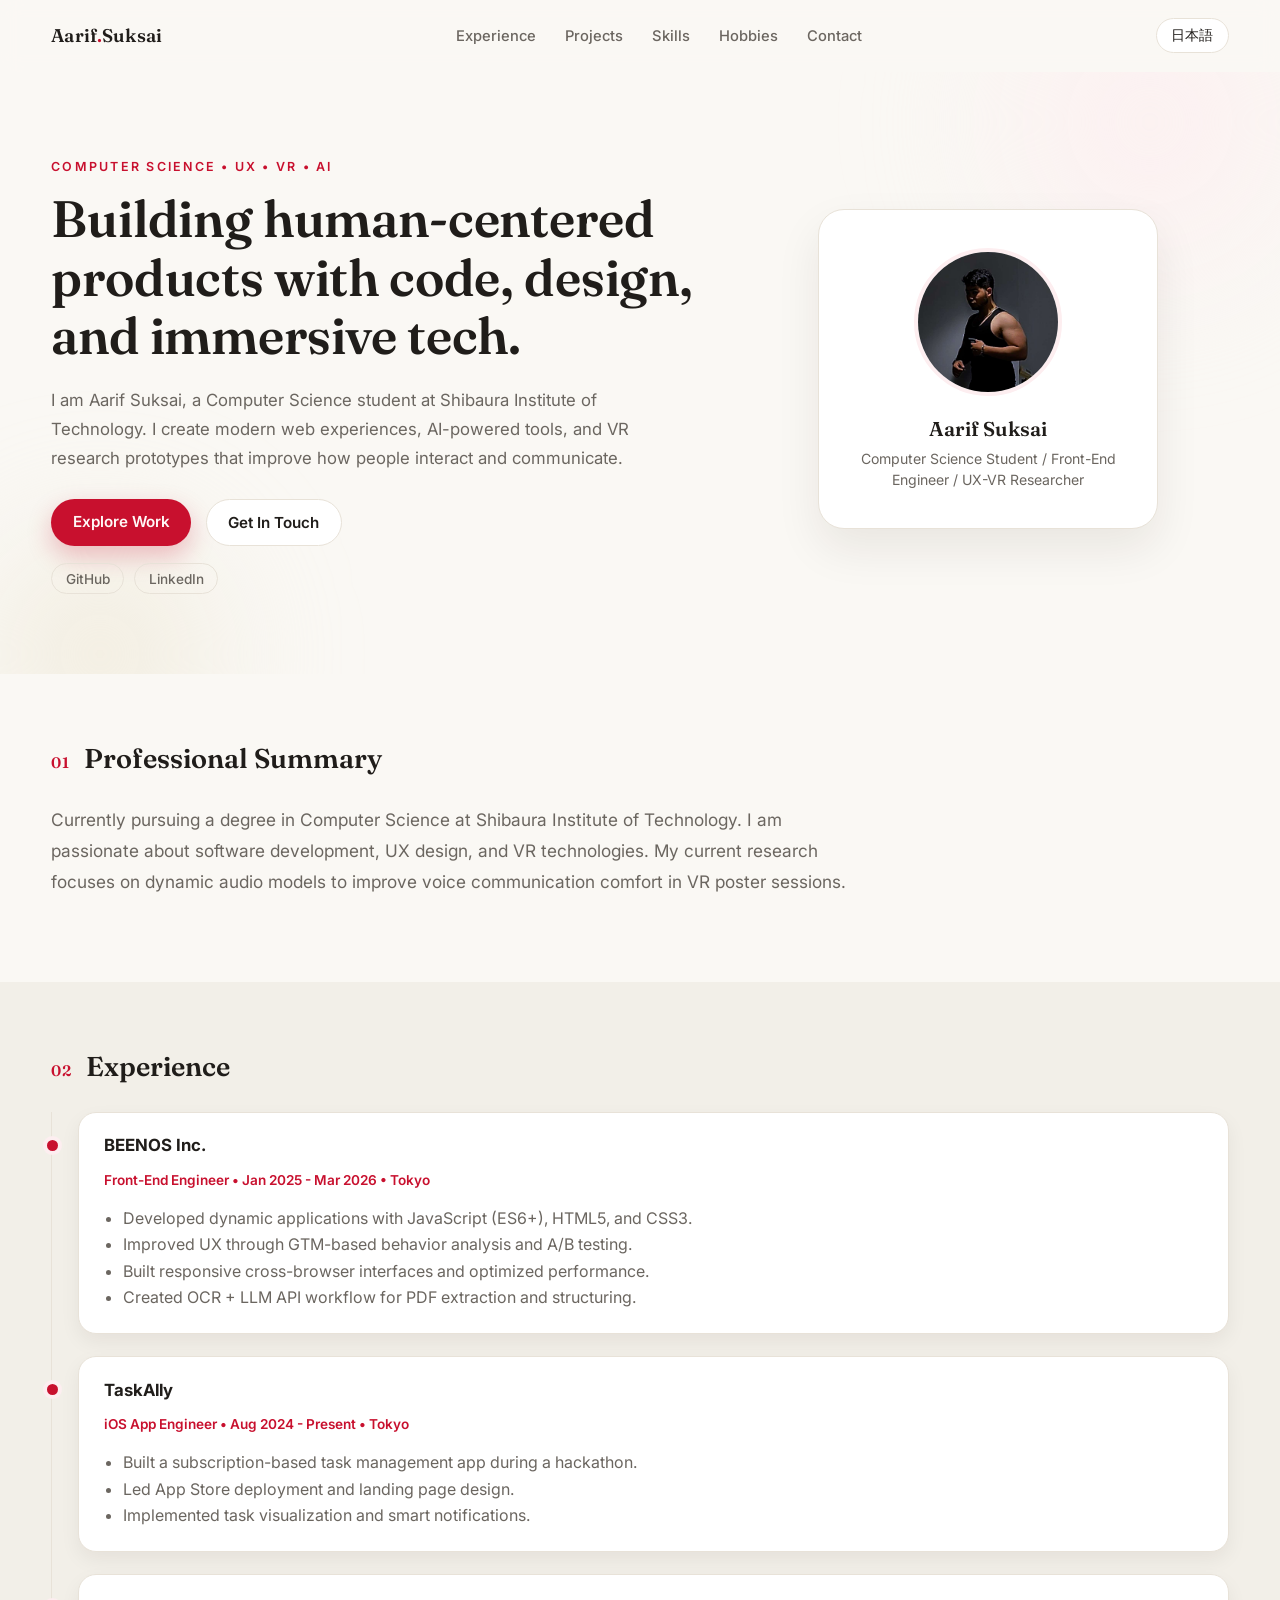
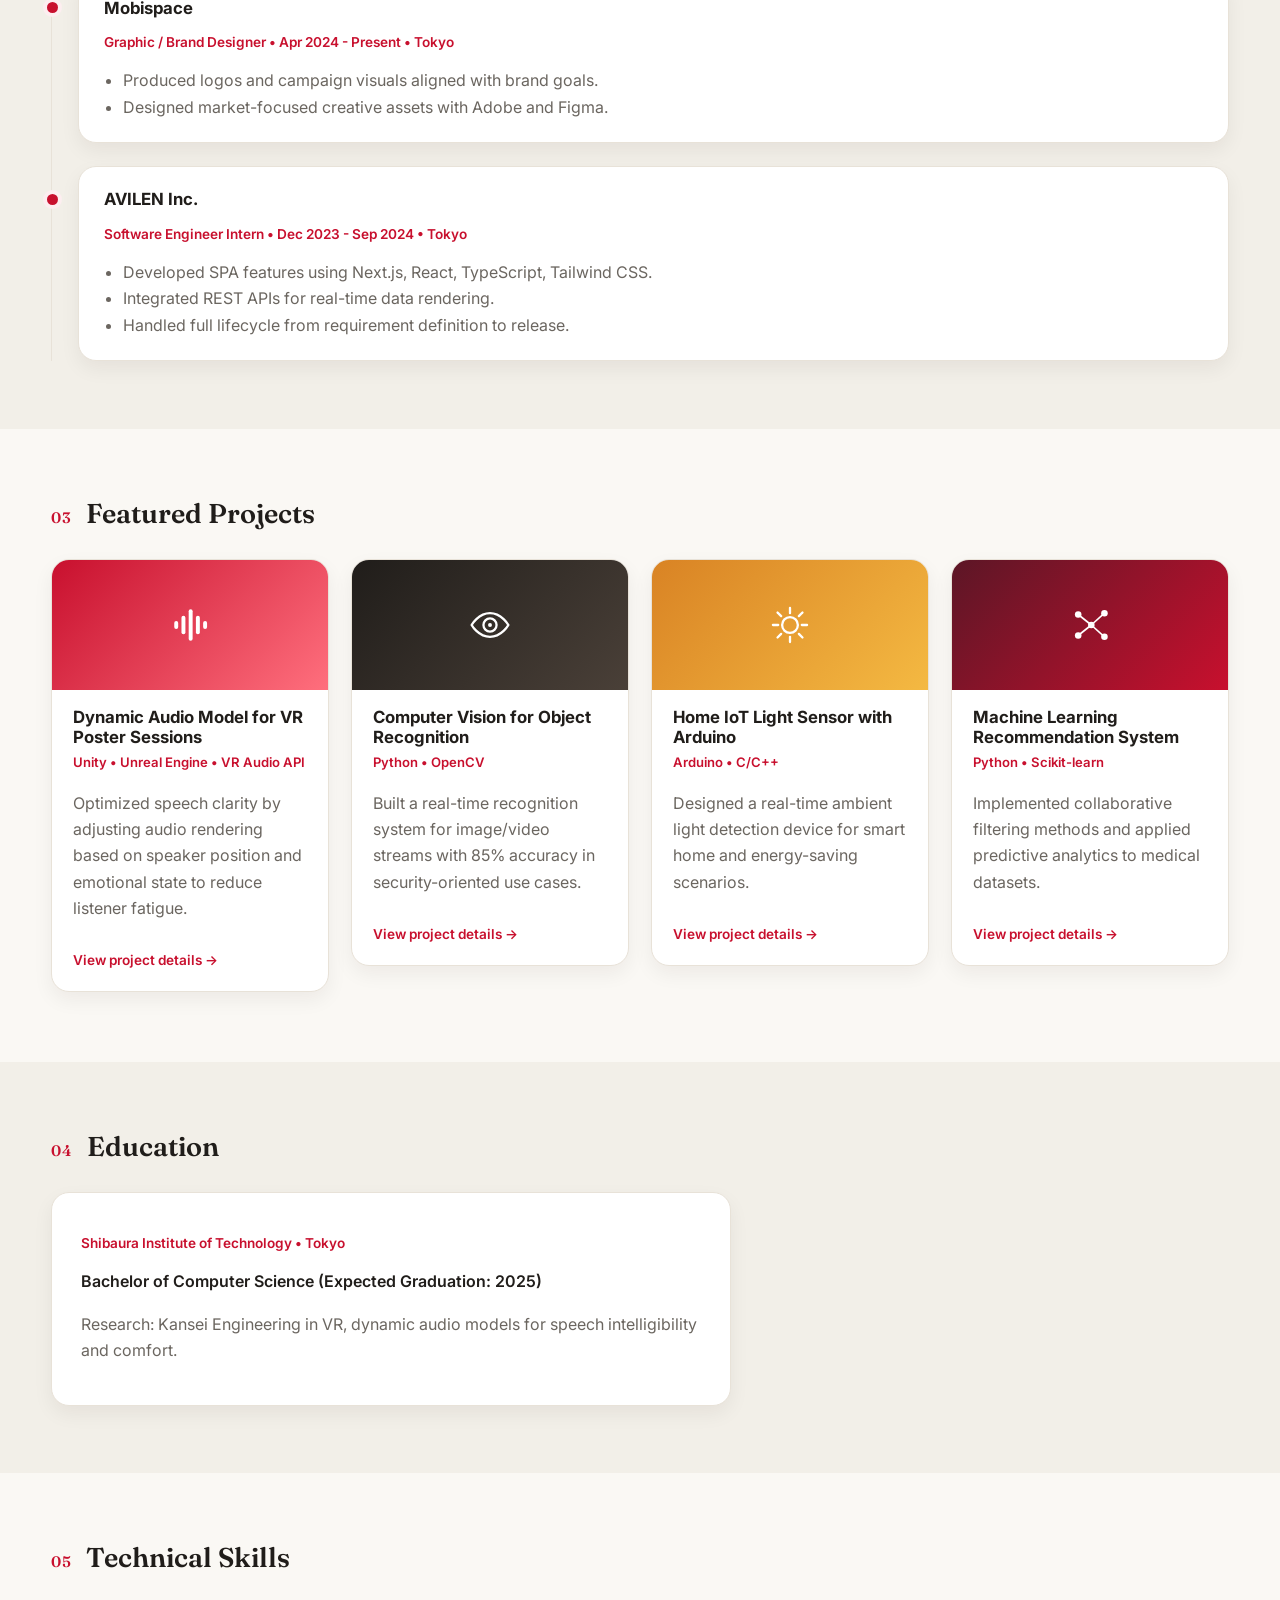
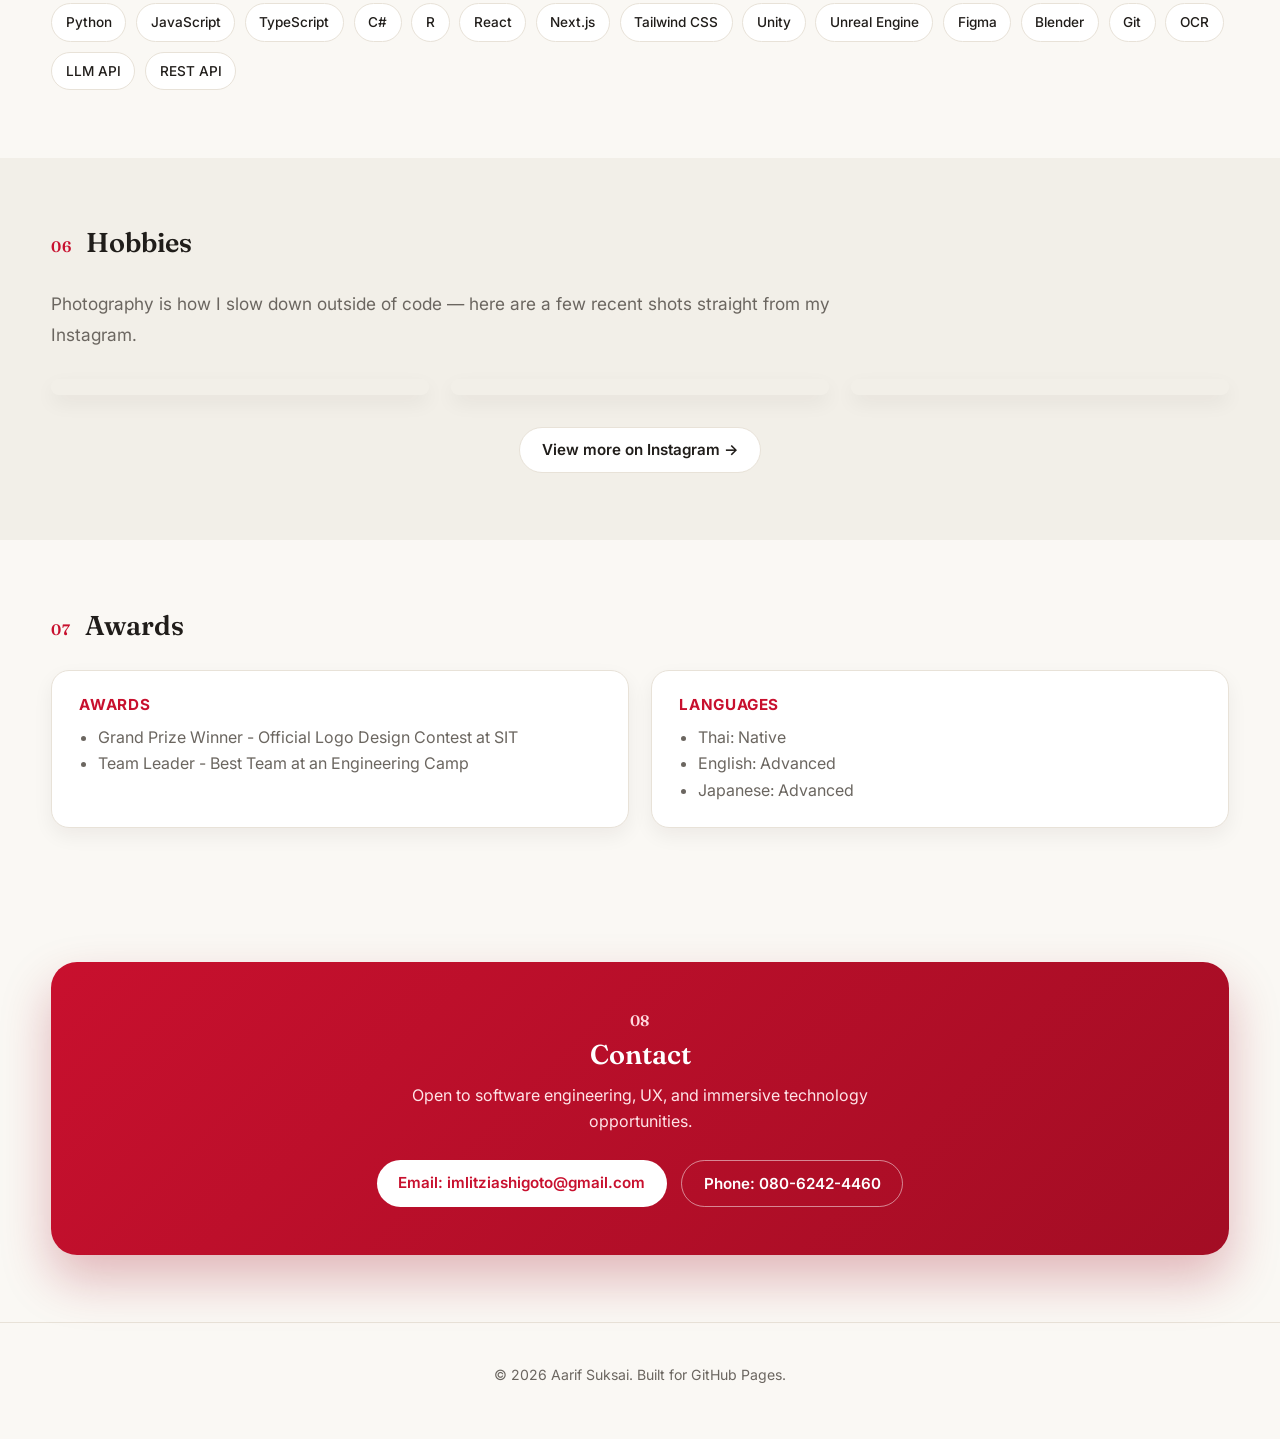
==== commit 63159082: "add insta" ====
--- a/index.html
+++ b/index.html
@@ -309,14 +309,14 @@
             <div class="instagram-embed reveal">
               <blockquote
                 class="instagram-media"
-                data-instgrm-permalink="REPLACE_WITH_POST_URL_2"
+                data-instgrm-permalink="https://www.instagram.com/reel/DPLw6ejkoTa/?utm_source=ig_web_copy_link&igsh=MzRlODBiNWFlZA=="
                 data-instgrm-version="14"
               ></blockquote>
             </div>
             <div class="instagram-embed reveal">
               <blockquote
                 class="instagram-media"
-                data-instgrm-permalink="REPLACE_WITH_POST_URL_3"
+                data-instgrm-permalink="https://www.instagram.com/p/DXWlLKbEsei/?utm_source=ig_web_copy_link&igsh=MzRlODBiNWFlZA=="
                 data-instgrm-version="14"
               ></blockquote>
             </div>
--- a/styles.css
+++ b/styles.css
@@ -13,6 +13,8 @@
   --radius-lg: 26px;
   --radius-md: 18px;
   --radius-sm: 12px;
+  --container-max: 1400px;
+  --container-pad: clamp(1.25rem, 4vw, 4rem);
 }
 
 * {
@@ -45,9 +47,9 @@
 }
 
 .container {
-  max-width: 1120px;
+  max-width: var(--container-max);
   margin: 0 auto;
-  padding: 0 6vw;
+  padding: 0 var(--container-pad);
 }
 
 /* ---------- Header ---------- */
@@ -71,7 +73,7 @@
   display: flex;
   justify-content: space-between;
   align-items: center;
-  padding: 1.15rem 6vw;
+  padding: 1.15rem var(--container-pad);
 }
 
 .brand {
@@ -269,14 +271,15 @@
   border: 1px solid var(--line);
   border-radius: var(--radius-lg);
   box-shadow: var(--shadow);
-  padding: 2.2rem 1.8rem;
+  padding: 2.4rem 2.2rem;
   text-align: center;
-  max-width: 300px;
+  max-width: 340px;
+  width: 100%;
 }
 
 .profile-image {
-  width: 132px;
-  height: 132px;
+  width: 148px;
+  height: 148px;
   border-radius: 50%;
   object-fit: cover;
   margin-bottom: 1rem;
@@ -399,7 +402,7 @@
 /* ---------- Projects ---------- */
 
 .project-grid {
-  columns: 2 300px;
+  columns: 4 260px;
   column-gap: 1.4rem;
 }
 
@@ -715,7 +718,7 @@
 
 .footer {
   border-top: 1px solid var(--line);
-  padding: 1.6rem 6vw 2.4rem;
+  padding: 1.6rem var(--container-pad) 2.4rem;
   text-align: center;
   color: var(--muted);
   font-size: 0.88rem;
